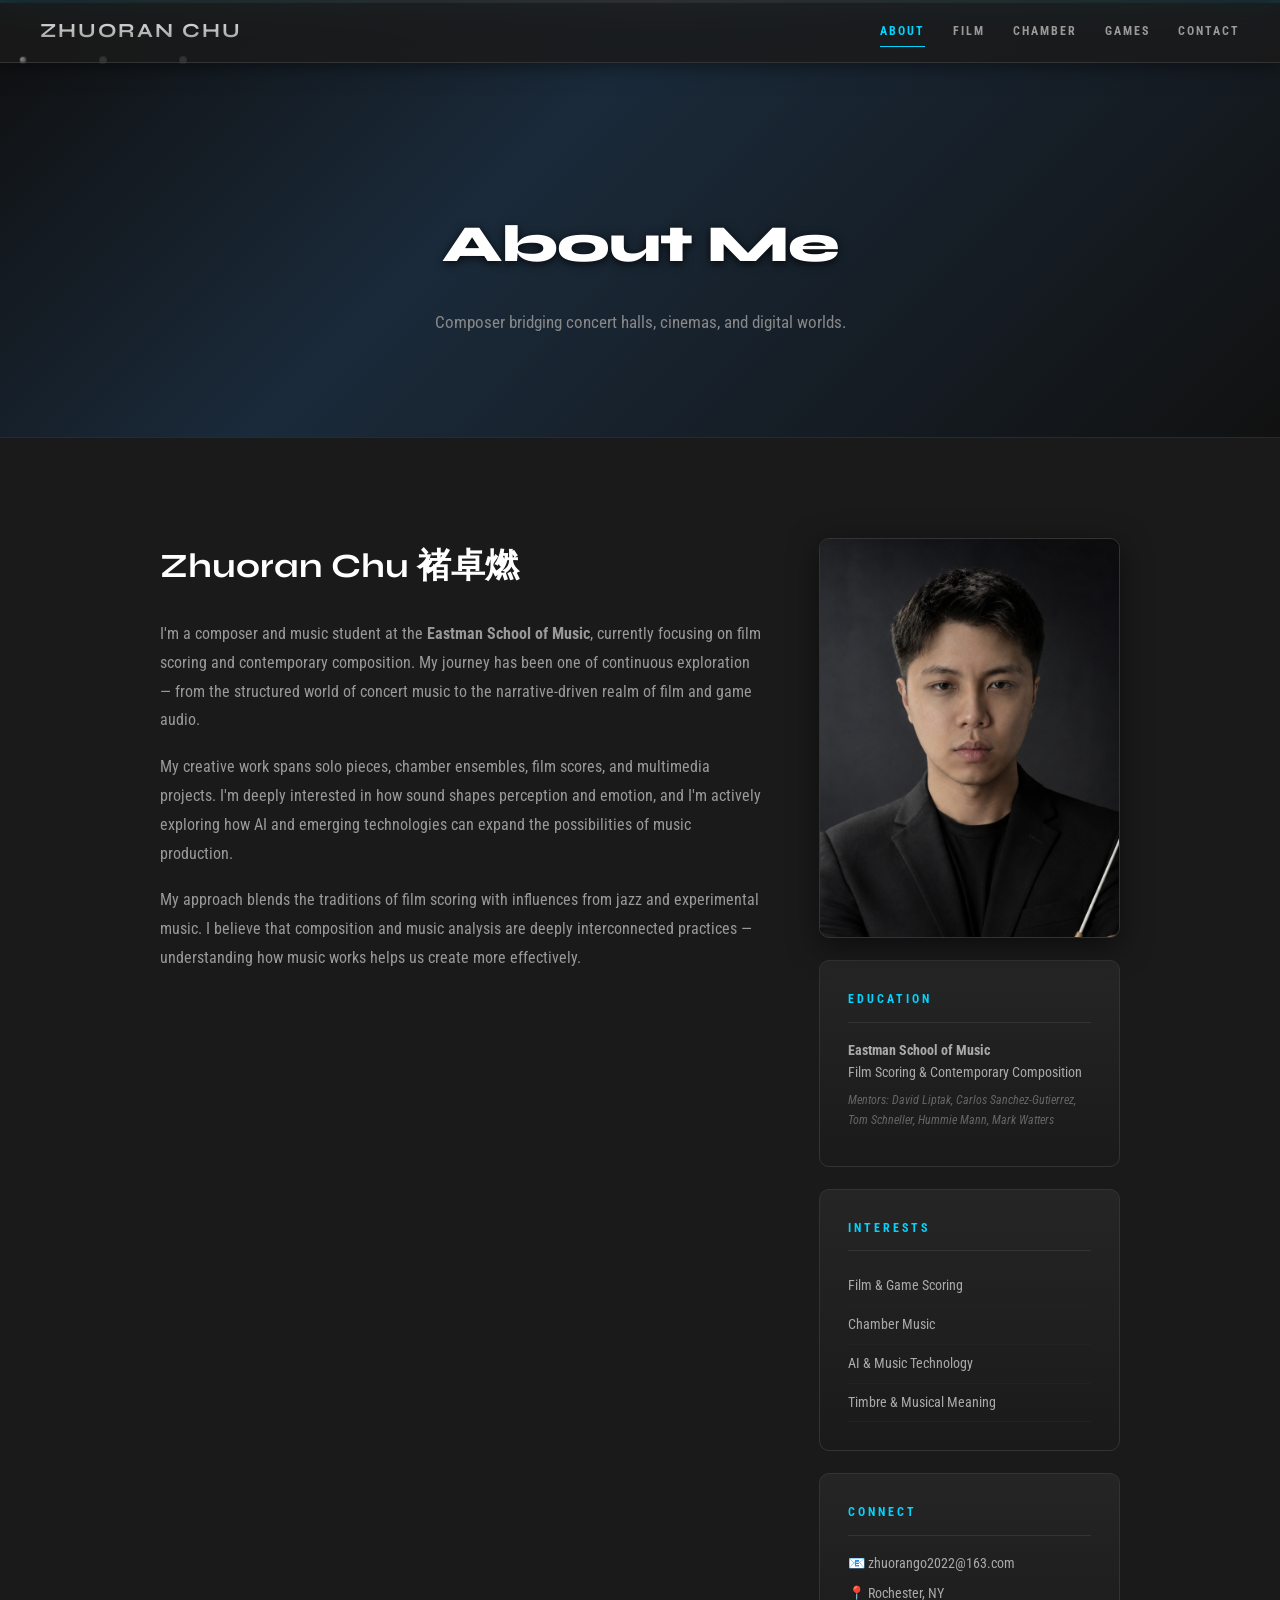
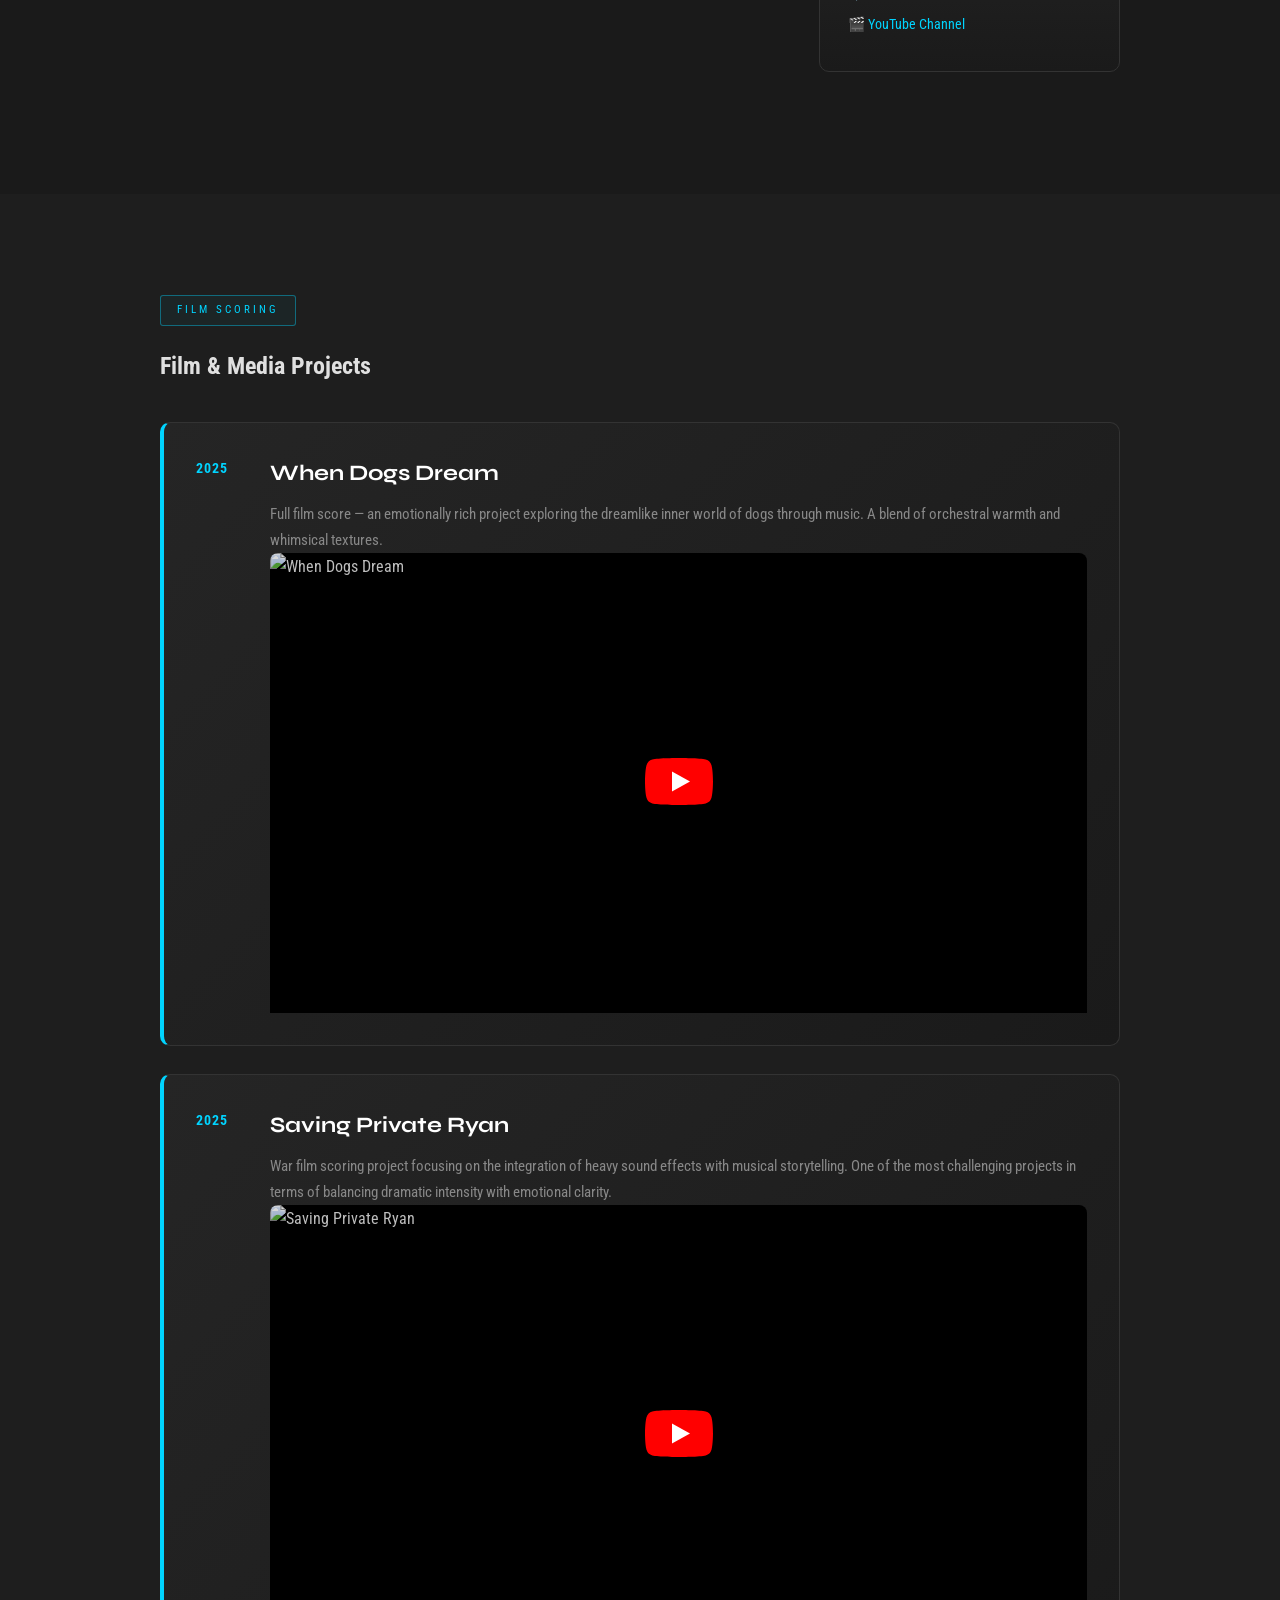
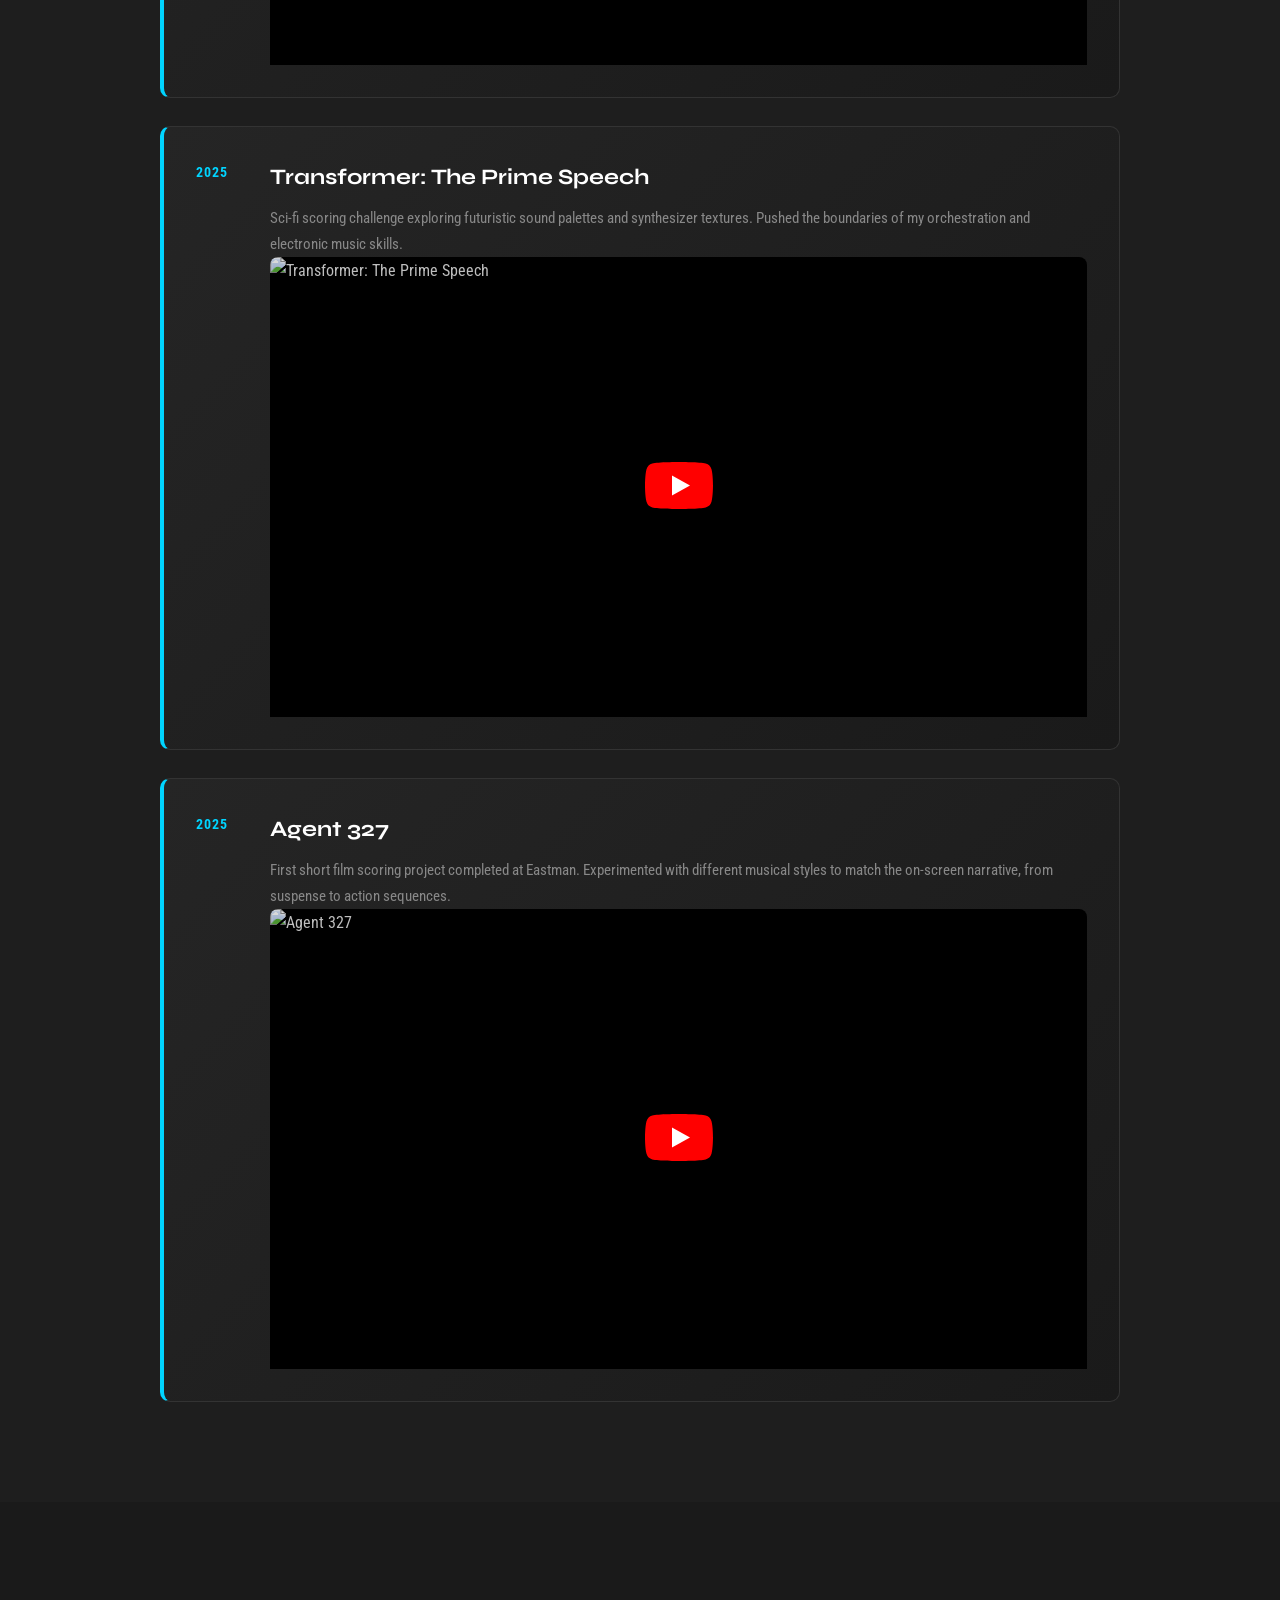
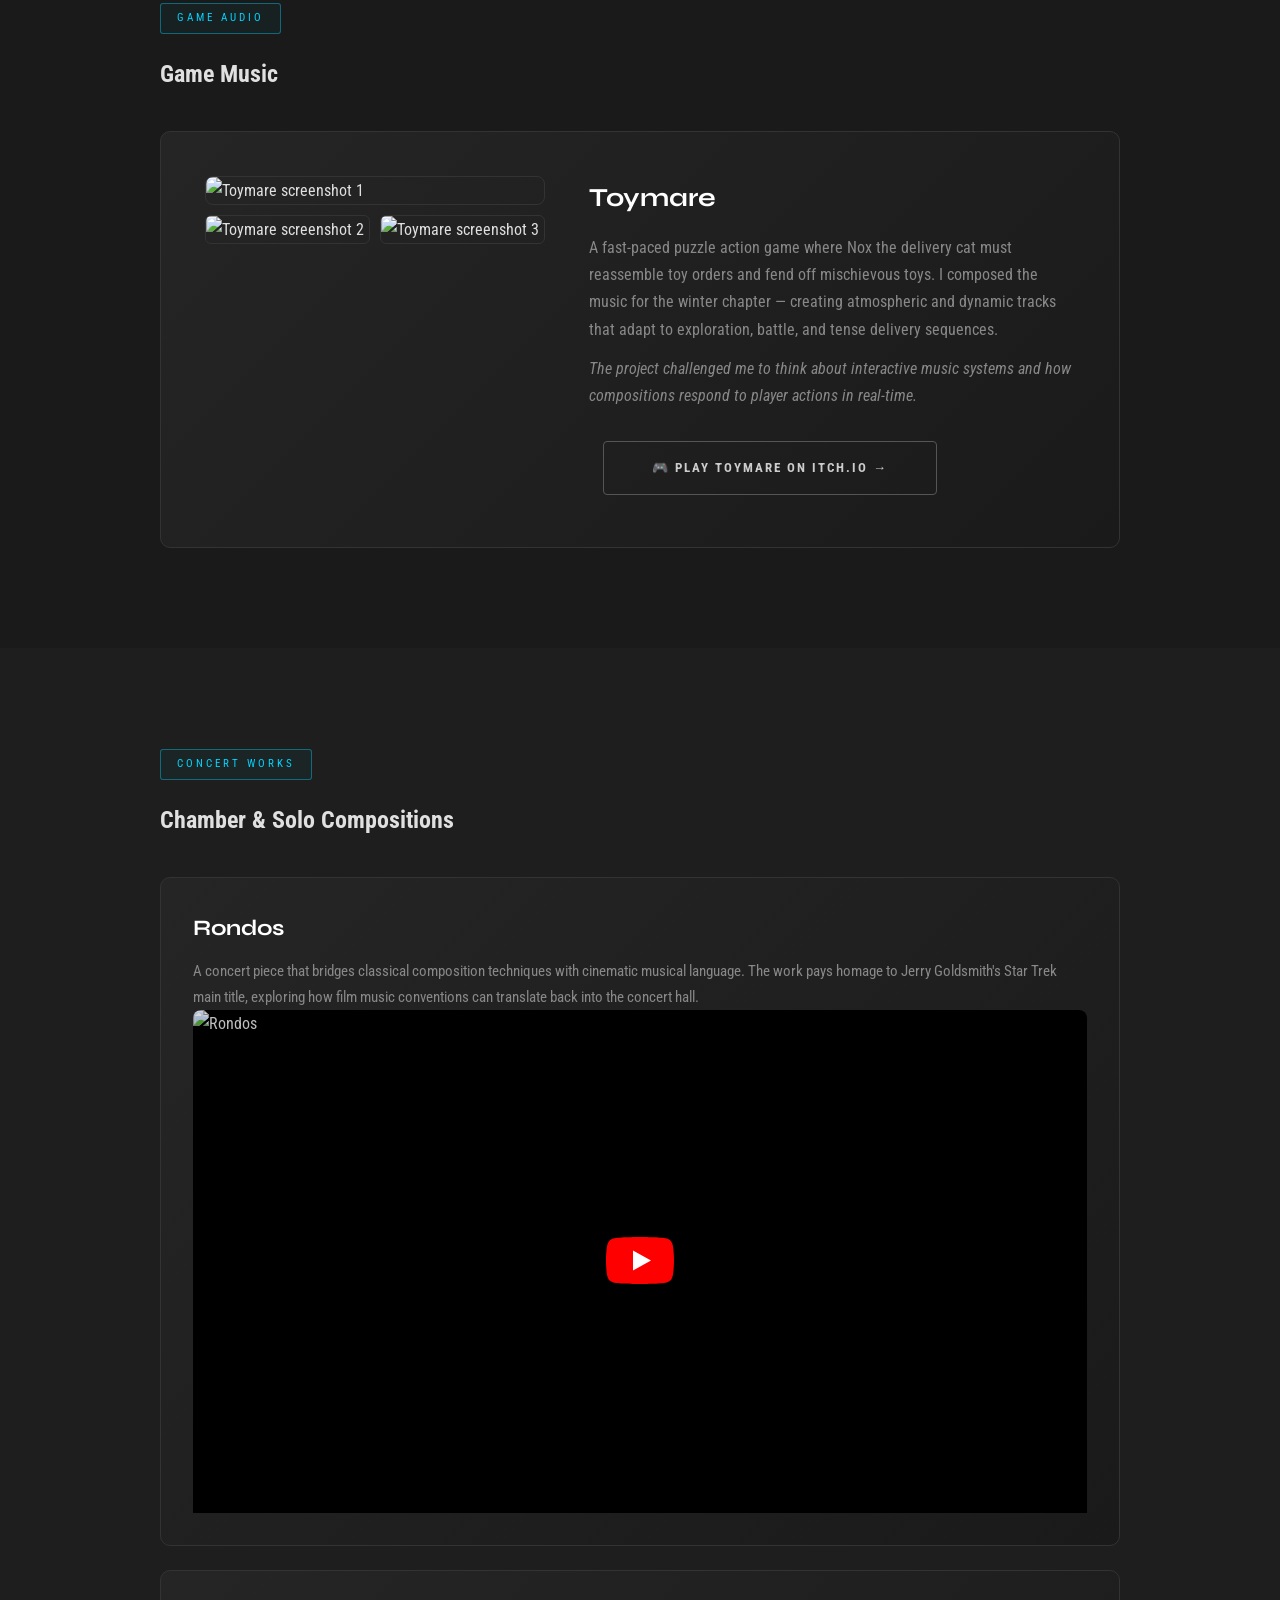
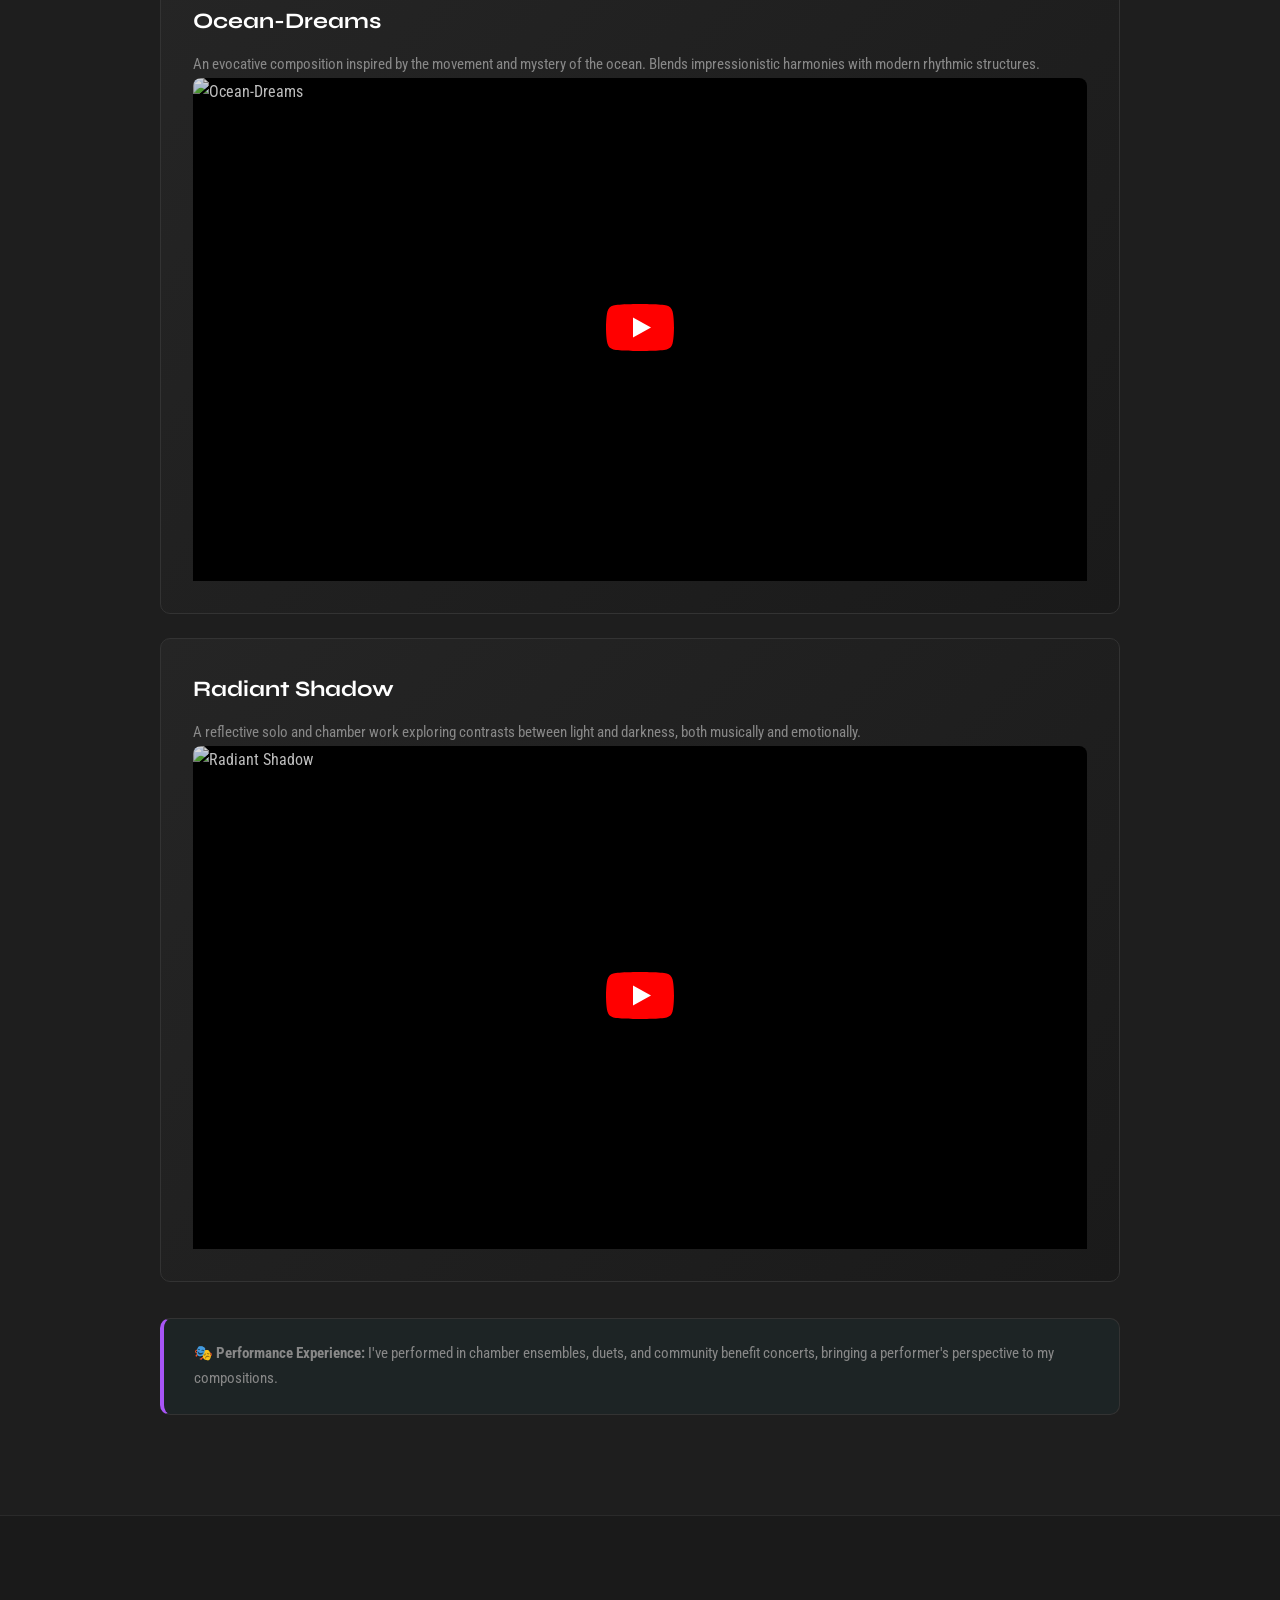
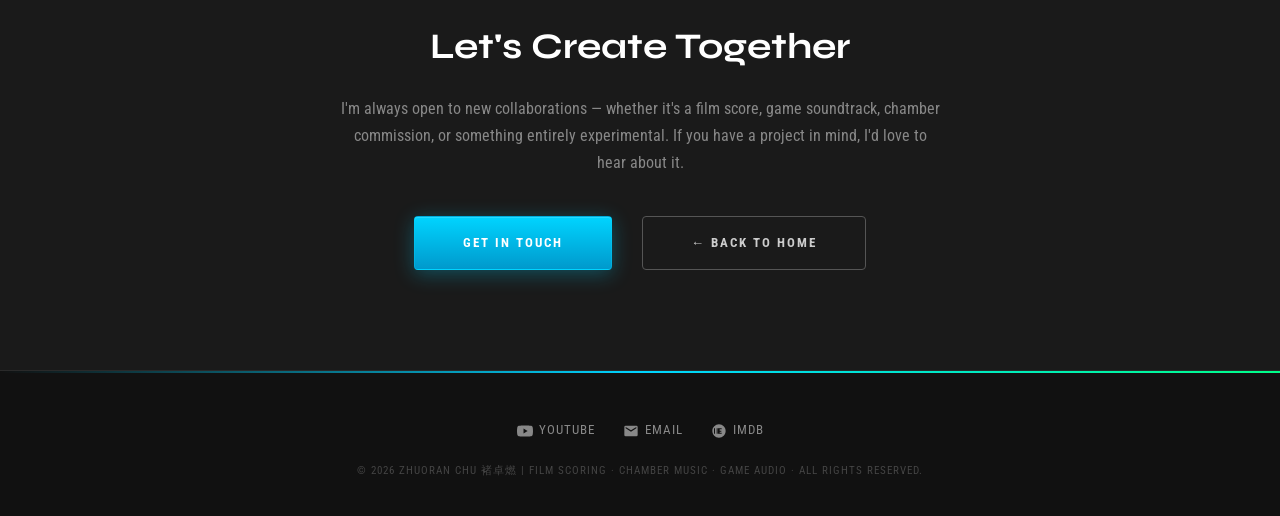
==== bio.html @ 54ad7dfc "Add files via upload" ====
<!DOCTYPE html>
<html lang="en">
<head>
  <meta charset="UTF-8" />
  <meta name="viewport" content="width=device-width, initial-scale=1.0" />
  <title>About | Zhuoran Chu 褚卓燃 — Composer & Film Scorer</title>
  <link rel="stylesheet" href="styles.css" />
  <link href="https://fonts.googleapis.com/css2?family=Syne:wght@400;700;800&family=Roboto+Condensed:wght@400;700&display=swap" rel="stylesheet" />
</head>
<body>

  <!-- 导航栏 -->
  <nav class="navbar" role="navigation" aria-label="Main navigation">
    <a href="index.html" class="logo">Zhuoran Chu</a>
    <div class="nav-links">
      <a href="bio.html" class="active">About</a>
      <a href="index.html#film">Film</a>
      <a href="index.html#chamber">Chamber</a>
      <a href="index.html#games">Games</a>
      <a href="index.html#connect">Contact</a>
    </div>
  </nav>

  <!-- 头部横幅 -->
  <header class="bio-hero">
    <div class="bio-hero-content">
      <h1>About Me</h1>
      <p class="bio-tagline">Composer bridging concert halls, cinemas, and digital worlds.</p>
    </div>
  </header>

  <main class="bio-page">

    <!-- 个人简介 -->
    <section class="bio-section">
      <div class="container">
        <div class="bio-grid">
          <div class="bio-main">
            <h2>Zhuoran Chu 褚卓燃</h2>
            <p>I'm a composer and music student at the <strong>Eastman School of Music</strong>, currently focusing on film scoring and contemporary composition. My journey has been one of continuous exploration — from the structured world of concert music to the narrative-driven realm of film and game audio.</p>
            <p>My creative work spans solo pieces, chamber ensembles, film scores, and multimedia projects. I'm deeply interested in how sound shapes perception and emotion, and I'm actively exploring how AI and emerging technologies can expand the possibilities of music production.</p>
            <p>My approach blends the traditions of film scoring with influences from jazz and experimental music. I believe that composition and music analysis are deeply interconnected practices — understanding how music works helps us create more effectively.</p>
          </div>
          <div class="bio-sidebar">
            <img src="photo.png" alt="Zhuoran Chu 褚卓燃" class="bio-sidebar-photo" width="400" height="400" />
            <div class="info-card">
              <h4>Education</h4>
              <p><strong>Eastman School of Music</strong><br>Film Scoring & Contemporary Composition</p>
              <p class="mentors">Mentors: David Liptak, Carlos Sanchez-Gutierrez, Tom Schneller, Hummie Mann, Mark Watters</p>
            </div>
            <div class="info-card">
              <h4>Interests</h4>
              <ul>
                <li>Film & Game Scoring</li>
                <li>Chamber Music</li>
                <li>AI & Music Technology</li>
                <li>Timbre & Musical Meaning</li>
              </ul>
            </div>
            <div class="info-card">
              <h4>Connect</h4>
              <p>📧 zhuorango2022@163.com</p>
              <p>📍 Rochester, NY</p>
              <p><a href="https://www.youtube.com/@Zhuoran-gy2zw" target="_blank" rel="noopener">🎬 YouTube Channel</a></p>
            </div>
          </div>
        </div>
      </div>
    </section>

    <!-- 电影项目 -->
    <section id="film-projects" class="bio-section projects-detail">
      <div class="container">
        <span class="section-label">Film Scoring</span>
        <h2>Film & Media Projects</h2>

        <div class="timeline">

          <div class="timeline-item timeline-item--video">
            <div class="timeline-year">2025</div>
            <div class="timeline-content">
              <h3>When Dogs Dream</h3>
              <p>Full film score — an emotionally rich project exploring the dreamlike inner world of dogs through music. A blend of orchestral warmth and whimsical textures.</p>
              <div class="yt-thumb-wrap yt-thumb-card" data-videoid="fO8x7KxZpE4">
                <img src="https://i.ytimg.com/vi/fO8x7KxZpE4/hqdefault.jpg" alt="When Dogs Dream" class="yt-thumb-img"/>
                <button class="yt-play-btn" aria-label="Play video">
                  <svg viewBox="0 0 68 48" width="68" height="48"><path d="M66.5 7.7A8.5 8.5 0 0 0 60.7 2C55.4.5 34 .5 34 .5S12.6.5 7.3 2A8.5 8.5 0 0 0 1.5 7.7C0 13 0 24 0 24s0 11 1.5 16.3A8.5 8.5 0 0 0 7.3 46C12.6 47.5 34 47.5 34 47.5s21.4 0 26.7-1.5a8.5 8.5 0 0 0 5.8-5.7C68 35 68 24 68 24s0-11-1.5-16.3z" fill="#ff0000"/><path d="M27 34l18-10-18-10v20z" fill="#fff"/></svg>
                </button>
              </div>
            </div>
          </div>

          <div class="timeline-item timeline-item--video">
            <div class="timeline-year">2025</div>
            <div class="timeline-content">
              <h3>Saving Private Ryan</h3>
              <p>War film scoring project focusing on the integration of heavy sound effects with musical storytelling. One of the most challenging projects in terms of balancing dramatic intensity with emotional clarity.</p>
              <div class="yt-thumb-wrap yt-thumb-card" data-videoid="OGYuq34Ne7I">
                <img src="https://i.ytimg.com/vi/OGYuq34Ne7I/hqdefault.jpg" alt="Saving Private Ryan" class="yt-thumb-img"/>
                <button class="yt-play-btn" aria-label="Play video">
                  <svg viewBox="0 0 68 48" width="68" height="48"><path d="M66.5 7.7A8.5 8.5 0 0 0 60.7 2C55.4.5 34 .5 34 .5S12.6.5 7.3 2A8.5 8.5 0 0 0 1.5 7.7C0 13 0 24 0 24s0 11 1.5 16.3A8.5 8.5 0 0 0 7.3 46C12.6 47.5 34 47.5 34 47.5s21.4 0 26.7-1.5a8.5 8.5 0 0 0 5.8-5.7C68 35 68 24 68 24s0-11-1.5-16.3z" fill="#ff0000"/><path d="M27 34l18-10-18-10v20z" fill="#fff"/></svg>
                </button>
              </div>
            </div>
          </div>

          <div class="timeline-item timeline-item--video">
            <div class="timeline-year">2025</div>
            <div class="timeline-content">
              <h3>Transformer: The Prime Speech</h3>
              <p>Sci-fi scoring challenge exploring futuristic sound palettes and synthesizer textures. Pushed the boundaries of my orchestration and electronic music skills.</p>
              <div class="yt-thumb-wrap yt-thumb-card" data-videoid="bhCreVWTono">
                <img src="https://i.ytimg.com/vi/bhCreVWTono/hqdefault.jpg" alt="Transformer: The Prime Speech" class="yt-thumb-img"/>
                <button class="yt-play-btn" aria-label="Play video">
                  <svg viewBox="0 0 68 48" width="68" height="48"><path d="M66.5 7.7A8.5 8.5 0 0 0 60.7 2C55.4.5 34 .5 34 .5S12.6.5 7.3 2A8.5 8.5 0 0 0 1.5 7.7C0 13 0 24 0 24s0 11 1.5 16.3A8.5 8.5 0 0 0 7.3 46C12.6 47.5 34 47.5 34 47.5s21.4 0 26.7-1.5a8.5 8.5 0 0 0 5.8-5.7C68 35 68 24 68 24s0-11-1.5-16.3z" fill="#ff0000"/><path d="M27 34l18-10-18-10v20z" fill="#fff"/></svg>
                </button>
              </div>
            </div>
          </div>

          <div class="timeline-item timeline-item--video">
            <div class="timeline-year">2025</div>
            <div class="timeline-content">
              <h3>Agent 327</h3>
              <p>First short film scoring project completed at Eastman. Experimented with different musical styles to match the on-screen narrative, from suspense to action sequences.</p>
              <div class="yt-thumb-wrap yt-thumb-card" data-videoid="KOxxxVtaDjA">
                <img src="https://i.ytimg.com/vi/KOxxxVtaDjA/hqdefault.jpg" alt="Agent 327" class="yt-thumb-img"/>
                <button class="yt-play-btn" aria-label="Play video">
                  <svg viewBox="0 0 68 48" width="68" height="48"><path d="M66.5 7.7A8.5 8.5 0 0 0 60.7 2C55.4.5 34 .5 34 .5S12.6.5 7.3 2A8.5 8.5 0 0 0 1.5 7.7C0 13 0 24 0 24s0 11 1.5 16.3A8.5 8.5 0 0 0 7.3 46C12.6 47.5 34 47.5 34 47.5s21.4 0 26.7-1.5a8.5 8.5 0 0 0 5.8-5.7C68 35 68 24 68 24s0-11-1.5-16.3z" fill="#ff0000"/><path d="M27 34l18-10-18-10v20z" fill="#fff"/></svg>
                </button>
              </div>
            </div>
          </div>

        </div>
      </div>
    </section>

    <!-- 游戏项目 -->
    <section id="game-projects" class="bio-section">
      <div class="container">
        <span class="section-label">Game Audio</span>
        <h2>Game Music</h2>

        <div class="project-highlight game-highlight">
          <div class="game-screenshots">
            <img
              src="https://img.itch.zone/aW1hZ2UvMzc2MTgwNy8yMjM5NDA1Ni5qcGc=/original/Q2P4tB.jpg"
              alt="Toymare screenshot 1"
              class="game-shot game-shot--main"
            />
            <div class="game-shot-row">
              <img
                src="https://img.itch.zone/aW1hZ2UvMzc2MTgwNy8yMjM5NDA1Ny5qcGc=/original/0R8Dik.jpg"
                alt="Toymare screenshot 2"
                class="game-shot"
              />
              <img
                src="https://img.itch.zone/aW1hZ2UvMzc2MTgwNy8yMjM5NDA1OC5qcGc=/original/zyMuTK.jpg"
                alt="Toymare screenshot 3"
                class="game-shot"
              />
            </div>
          </div>
          <div class="project-info">
            <h3>Toymare</h3>
            <p>A fast-paced puzzle action game where Nox the delivery cat must reassemble toy orders and fend off mischievous toys. I composed the music for the winter chapter — creating atmospheric and dynamic tracks that adapt to exploration, battle, and tense delivery sequences.</p>
            <p class="project-note">The project challenged me to think about interactive music systems and how compositions respond to player actions in real-time.</p>
            <a
              href="https://muyansang.itch.io/toymare"
              target="_blank"
              rel="noopener"
              class="button button-outline"
              style="margin-top: 20px; display: inline-block;"
            >🎮 Play Toymare on itch.io →</a>
          </div>
        </div>
      </div>
    </section>

    <!-- 音乐会作品 -->
    <section id="concert-works" class="bio-section projects-detail">
      <div class="container">
        <span class="section-label">Concert Works</span>
        <h2>Chamber & Solo Compositions</h2>

        <div class="works-list">

          <div class="work-item">
            <h3>Rondos</h3>
            <p>A concert piece that bridges classical composition techniques with cinematic musical language. The work pays homage to Jerry Goldsmith's Star Trek main title, exploring how film music conventions can translate back into the concert hall.</p>
            <div class="yt-thumb-wrap yt-thumb-card" data-videoid="A7LV_bj86MI">
              <img src="https://i.ytimg.com/vi/A7LV_bj86MI/hqdefault.jpg" alt="Rondos" class="yt-thumb-img"/>
              <button class="yt-play-btn" aria-label="Play video">
                <svg viewBox="0 0 68 48" width="68" height="48"><path d="M66.5 7.7A8.5 8.5 0 0 0 60.7 2C55.4.5 34 .5 34 .5S12.6.5 7.3 2A8.5 8.5 0 0 0 1.5 7.7C0 13 0 24 0 24s0 11 1.5 16.3A8.5 8.5 0 0 0 7.3 46C12.6 47.5 34 47.5 34 47.5s21.4 0 26.7-1.5a8.5 8.5 0 0 0 5.8-5.7C68 35 68 24 68 24s0-11-1.5-16.3z" fill="#ff0000"/><path d="M27 34l18-10-18-10v20z" fill="#fff"/></svg>
              </button>
            </div>
          </div>

          <div class="work-item">
            <h3>Ocean-Dreams</h3>
            <p>An evocative composition inspired by the movement and mystery of the ocean. Blends impressionistic harmonies with modern rhythmic structures.</p>
            <div class="yt-thumb-wrap yt-thumb-card" data-videoid="CgQrz4dc5OQ">
              <img src="https://i.ytimg.com/vi/CgQrz4dc5OQ/hqdefault.jpg" alt="Ocean-Dreams" class="yt-thumb-img"/>
              <button class="yt-play-btn" aria-label="Play video">
                <svg viewBox="0 0 68 48" width="68" height="48"><path d="M66.5 7.7A8.5 8.5 0 0 0 60.7 2C55.4.5 34 .5 34 .5S12.6.5 7.3 2A8.5 8.5 0 0 0 1.5 7.7C0 13 0 24 0 24s0 11 1.5 16.3A8.5 8.5 0 0 0 7.3 46C12.6 47.5 34 47.5 34 47.5s21.4 0 26.7-1.5a8.5 8.5 0 0 0 5.8-5.7C68 35 68 24 68 24s0-11-1.5-16.3z" fill="#ff0000"/><path d="M27 34l18-10-18-10v20z" fill="#fff"/></svg>
              </button>
            </div>
          </div>

          <div class="work-item">
            <h3>Radiant Shadow</h3>
            <p>A reflective solo and chamber work exploring contrasts between light and darkness, both musically and emotionally.</p>
            <div class="yt-thumb-wrap yt-thumb-card" data-videoid="xWIwNVLFmXo">
              <img src="https://i.ytimg.com/vi/xWIwNVLFmXo/hqdefault.jpg" alt="Radiant Shadow" class="yt-thumb-img"/>
              <button class="yt-play-btn" aria-label="Play video">
                <svg viewBox="0 0 68 48" width="68" height="48"><path d="M66.5 7.7A8.5 8.5 0 0 0 60.7 2C55.4.5 34 .5 34 .5S12.6.5 7.3 2A8.5 8.5 0 0 0 1.5 7.7C0 13 0 24 0 24s0 11 1.5 16.3A8.5 8.5 0 0 0 7.3 46C12.6 47.5 34 47.5 34 47.5s21.4 0 26.7-1.5a8.5 8.5 0 0 0 5.8-5.7C68 35 68 24 68 24s0-11-1.5-16.3z" fill="#ff0000"/><path d="M27 34l18-10-18-10v20z" fill="#fff"/></svg>
              </button>
            </div>
          </div>

        </div>

        <div class="performance-note">
          <p>🎭 <strong>Performance Experience:</strong> I've performed in chamber ensembles, duets, and community benefit concerts, bringing a performer's perspective to my compositions.</p>
        </div>
      </div>
    </section>

    <!-- 合作邀请 -->
    <section class="bio-section cta">
      <div class="container">
        <h2>Let's Create Together</h2>
        <p>I'm always open to new collaborations — whether it's a film score, game soundtrack, chamber commission, or something entirely experimental. If you have a project in mind, I'd love to hear about it.</p>
        <div class="contact-buttons">
          <a class="button" href="mailto:zhuorango2022@163.com">Get In Touch</a>
          <a class="button button-outline" href="index.html">← Back to Home</a>
        </div>
      </div>
    </section>

  </main>

  <!-- Footer -->
  <footer>
    <div class="footer-links">
      <a href="https://www.youtube.com/@Zhuoran-gy2zw" target="_blank" rel="noopener" aria-label="YouTube">
        <svg viewBox="0 0 24 24" aria-hidden="true"><path d="M23.5 6.2a3 3 0 0 0-2.1-2.1C19.5 3.6 12 3.6 12 3.6s-7.5 0-9.4.5A3 3 0 0 0 .5 6.2 31.4 31.4 0 0 0 0 12a31.4 31.4 0 0 0 .5 5.8 3 3 0 0 0 2.1 2.1c1.9.5 9.4.5 9.4.5s7.5 0 9.4-.5a3 3 0 0 0 2.1-2.1c.5-1.9.5-5.8.5-5.8s0-3.9-.5-5.8zM9.8 15.8V8.2L15.9 12l-6.1 3.8z"/></svg>
        YouTube
      </a>
      <a href="mailto:zhuorango2022@163.com" aria-label="Email">
        <svg viewBox="0 0 24 24" aria-hidden="true"><path d="M20 4H4a2 2 0 0 0-2 2v12a2 2 0 0 0 2 2h16a2 2 0 0 0 2-2V6a2 2 0 0 0-2-2zm0 4l-8 5-8-5V6l8 5 8-5v2z"/></svg>
        Email
      </a>
      <a href="https://www.imdb.com/" target="_blank" rel="noopener" aria-label="IMDB">
        <svg viewBox="0 0 24 24" aria-hidden="true"><path d="M12 2C6.5 2 2 6.5 2 12s4.5 10 10 10 10-4.5 10-10S17.5 2 12 2zm-1.5 14h-2v-4.5H6V16H4.5V8H6v3.5h2.5V8H10v8zm4.5 0h-4.5V8H16v1.5h-3v2h2.5v1.5H13V14.5h3V16z"/></svg>
        IMDB
      </a>
    </div>
    <p class="footer-copy">© 2026 Zhuoran Chu 褚卓燃 | Film Scoring · Chamber Music · Game Audio · All Rights Reserved.</p>
  </footer>

  <!-- 视频弹窗 -->
  <div id="yt-modal" class="yt-modal" role="dialog" aria-modal="true" aria-label="Video player">
    <div class="yt-modal-backdrop"></div>
    <div class="yt-modal-box">
      <button class="yt-modal-close" aria-label="Close video">&times;</button>
      <div class="yt-modal-embed">
        <iframe id="yt-modal-iframe" src="" frameborder="0"
          allow="accelerometer; autoplay; clipboard-write; encrypted-media; gyroscope; picture-in-picture"
          allowfullscreen></iframe>
      </div>
    </div>
  </div>

  <script>
    // ===== YouTube 缩略图弹窗播放 =====
    var ytModal  = document.getElementById('yt-modal');
    var ytIframe = document.getElementById('yt-modal-iframe');

    document.querySelectorAll('.yt-thumb-card').forEach(function(card) {
      card.querySelector('.yt-play-btn').addEventListener('click', function() {
        var vid = card.getAttribute('data-videoid');
        ytIframe.src = 'https://www.youtube.com/embed/' + vid + '?autoplay=1&rel=0';
        ytModal.classList.add('open');
        document.body.style.overflow = 'hidden';
      });
    });

    function closeYtModal() {
      ytModal.classList.remove('open');
      ytIframe.src = '';
      document.body.style.overflow = '';
    }

    document.querySelector('.yt-modal-close').addEventListener('click', closeYtModal);
    document.querySelector('.yt-modal-backdrop').addEventListener('click', closeYtModal);
    document.addEventListener('keydown', function(e) {
      if (e.key === 'Escape') closeYtModal();
    });
  </script>

</body>
</html>
---- styles.css ----
/* ===== 工业机械风 · 全面升级版 ===== */

@import url('https://fonts.googleapis.com/css2?family=Syne:wght@400;700;800&family=Roboto+Condensed:wght@400;700&display=swap');

/* ===== 全局设置 ===== */
* {
  margin: 0;
  padding: 0;
  box-sizing: border-box;
}

html {
  scroll-behavior: smooth;
}

body {
  font-family: 'Roboto Condensed', 'Helvetica Neue', Arial, sans-serif;
  color: #e0e0e0;
  line-height: 1.7;
  background: #1a1a1a;
  background-image:
    repeating-linear-gradient(0deg, transparent, transparent 40px, rgba(255,255,255,0.018) 40px, rgba(255,255,255,0.018) 41px),
    repeating-linear-gradient(90deg, transparent, transparent 40px, rgba(255,255,255,0.018) 40px, rgba(255,255,255,0.018) 41px);
}

/* 无障碍：减少动画 */
@media (prefers-reduced-motion: reduce) {
  *,
  *::before,
  *::after {
    animation-duration: 0.01ms !important;
    animation-iteration-count: 1 !important;
    transition-duration: 0.01ms !important;
  }
  
  html {
    scroll-behavior: auto;
  }
}

/* ===== 焦点样式（无障碍） ===== */
:focus-visible {
  outline: 2px solid #00d4ff;
  outline-offset: 3px;
  border-radius: 2px;
}

/* ===== 导航栏（Sticky + 毛玻璃） ===== */
.navbar {
  display: flex;
  justify-content: space-between;
  align-items: center;
  padding: 14px 40px;
  background: rgba(26, 26, 26, 0.85);
  backdrop-filter: blur(12px);
  -webkit-backdrop-filter: blur(12px);
  position: fixed;
  top: 0; left: 0; right: 0;
  z-index: 1000;
  border-bottom: 1px solid #333;
  box-shadow: 0 2px 20px rgba(0,0,0,0.5);
  transition: background 0.3s;
}

.navbar.scrolled {
  background: rgba(20, 20, 20, 0.95);
}

/* 金属铆钉装饰 */
.navbar::before {
  content: '';
  position: absolute;
  bottom: -1px;
  left: 20px;
  width: 6px; height: 6px;
  border-radius: 50%;
  background: radial-gradient(circle at 30% 30%, #888, #333);
  box-shadow:
    0 0 0 1px rgba(255,255,255,0.08),
    80px 0 0 0 #333,
    80px 0 0 1px rgba(255,255,255,0.08),
    160px 0 0 0 #333,
    160px 0 0 1px rgba(255,255,255,0.08);
}

.logo {
  font-family: 'Syne', 'Roboto Condensed', Arial, sans-serif;
  font-size: 20px;
  font-weight: 700;
  color: transparent;
  background: linear-gradient(180deg, #f0f0f0, #888);
  -webkit-background-clip: text;
  -webkit-text-fill-color: transparent;
  text-decoration: none;
  letter-spacing: 2px;
  text-transform: uppercase;
  position: relative;
}

.logo::after {
  content: '';
  position: absolute;
  bottom: -3px; left: 0; right: 0;
  height: 2px;
  background: linear-gradient(90deg, transparent, #00d4ff, transparent);
  opacity: 0;
  transition: opacity 0.3s;
}

.logo:hover::after {
  opacity: 1;
}

.nav-links {
  display: flex;
  gap: 28px;
  align-items: center;
}

.nav-links a {
  color: #999;
  text-decoration: none;
  font-size: 12px;
  font-weight: 700;
  letter-spacing: 2px;
  text-transform: uppercase;
  transition: color 0.25s;
  position: relative;
  padding: 4px 0;
}

.nav-links a:hover,
.nav-links a.active {
  color: #00d4ff;
}

.nav-links a::after {
  content: '';
  position: absolute;
  bottom: -2px; left: 0;
  width: 0; height: 1px;
  background: #00d4ff;
  transition: width 0.3s ease;
}

.nav-links a:hover::after,
.nav-links a.active::after {
  width: 100%;
}

/* ===== 汉堡菜单按钮 ===== */
.hamburger {
  display: none;
  flex-direction: column;
  gap: 5px;
  background: none;
  border: none;
  cursor: pointer;
  padding: 8px;
  z-index: 1001;
}

.hamburger span {
  display: block;
  width: 24px;
  height: 2px;
  background: #ccc;
  border-radius: 2px;
  transition: transform 0.3s ease, opacity 0.3s ease;
}

.hamburger.active span:nth-child(1) {
  transform: translateY(7px) rotate(45deg);
}

.hamburger.active span:nth-child(2) {
  opacity: 0;
}

.hamburger.active span:nth-child(3) {
  transform: translateY(-7px) rotate(-45deg);
}

/* ===== 回到顶部按钮 ===== */
.back-to-top {
  position: fixed;
  bottom: 32px;
  right: 32px;
  width: 44px;
  height: 44px;
  border-radius: 50%;
  background: rgba(0, 212, 255, 0.9);
  color: #fff;
  border: none;
  cursor: pointer;
  display: flex;
  align-items: center;
  justify-content: center;
  opacity: 0;
  visibility: hidden;
  transform: translateY(16px);
  transition: opacity 0.3s ease, transform 0.3s ease, visibility 0.3s;
  z-index: 999;
  box-shadow: 0 4px 16px rgba(0, 212, 255, 0.3);
}

.back-to-top.visible {
  opacity: 1;
  visibility: visible;
  transform: translateY(0);
}

.back-to-top:hover {
  background: #00d4ff;
  box-shadow: 0 6px 24px rgba(0, 212, 255, 0.45);
  transform: translateY(-2px);
}
/* ===== 通用区块 ===== */

/* ===== HERO 区域 ===== */
.hero {
  background: linear-gradient(135deg, #0f0f0f, #1a2a3a 40%, #111 100%);
  color: #fff;
  padding: 200px 20px 120px;
  text-align: center;
  position: relative;
  overflow: hidden;
  border-bottom: 1px solid #2a2a2a;
}

/* 顶部金属光带 */
.hero::before {
  content: '';
  position: absolute;
  top: 0; left: 0; right: 0;
  height: 3px;
  background: linear-gradient(90deg, #00d4ff, #fff, #00d4ff);
  box-shadow: 0 0 20px rgba(0,212,255,0.5);
}

/* 齿轮装饰背景 */
.hero::after {
  content: '';
  position: absolute;
  right: -80px;
  top: 50%;
  width: 400px; height: 400px;
  border: 2px solid rgba(255,255,255,0.03);
  border-radius: 50%;
  transform: translateY(-50%);
  pointer-events: none;
  box-shadow:
    0 0 0 60px rgba(255,255,255,0.01),
    0 0 0 120px rgba(255,255,255,0.005);
  animation: spin 60s linear infinite;
  will-change: transform;
}

/* ===== Hero 音频波形背景 ===== */
.hero-waveform {
  position: absolute;
  bottom: 0;
  left: 0;
  right: 0;
  height: 200px;
  display: flex;
  align-items: flex-end;
  justify-content: center;
  gap: 3px;
  padding: 0 10vw;
  z-index: 0;
  pointer-events: none;
  opacity: 0.35;
}

.hero-waveform .bar {
  flex: 1;
  max-width: 6px;
  min-height: 4px;
  border-radius: 2px 2px 0 0;
  background: linear-gradient(0deg, #00d4ff, rgba(0,212,255,0.15));
  animation: waveform-bar 1.8s ease-in-out infinite alternate;
  will-change: height;
}

/* 每根条形图不同高度和速度 */
.hero-waveform .bar:nth-child(odd)  { animation-duration: 1.3s; }
.hero-waveform .bar:nth-child(3n)  { animation-duration: 2.1s; }
.hero-waveform .bar:nth-child(5n)  { animation-duration: 1.7s; }
.hero-waveform .bar:nth-child(7n)  { animation-duration: 2.4s; }
.hero-waveform .bar:nth-child(11n) { animation-duration: 1.1s; }

@keyframes waveform-bar {
  0%   { height: 8px;  opacity: 0.3; }
  25%  { height: 45px; opacity: 0.7; }
  50%  { height: 20px; opacity: 0.5; }
  75%  { height: 60px; opacity: 0.9; }
  100% { height: 12px; opacity: 0.4; }
}

@keyframes spin {
  from { transform: translateY(-50%) rotate(0deg); }
  to   { transform: translateY(-50%) rotate(360deg); }
}

/* ===== 全屏粒子画布 ===== */
#hero-particles {
  position: fixed;
  top: 0; left: 0;
  width: 100vw; height: 100vh;
  z-index: 9999;
  pointer-events: none;
}

.hero-content {
  max-width: 740px;
  margin: 0 auto;
  position: relative;
  z-index: 1;
}

.eyebrow {
  font-family: 'Roboto Condensed', Arial, sans-serif;
  font-size: 11px;
  letter-spacing: 6px;
  text-transform: uppercase;
  opacity: 0.45;
  margin-bottom: 24px;
  color: #00d4ff;
}

.hero h1 {
  font-family: 'Syne', 'Roboto Condensed', Arial, sans-serif;
  font-size: 64px;
  font-weight: 800;
  line-height: 1.1;
  margin-bottom: 32px;
  letter-spacing: -0.5px;
  color: #fff;
  text-shadow: 0 2px 12px rgba(0,0,0,0.8);
}

.hero-quote {
  font-family: Georgia, 'Times New Roman', serif;
  font-size: 20px;
  font-style: italic;
  color: #fff;
  margin-bottom: 36px;
  padding: 20px 0;
  text-align: center;
  line-height: 1.6;
  text-shadow:
    0 1px 0 #999,
    0 2px 0 #888,
    0 3px 0 #777,
    0 4px 0 #666,
    0 5px 0 #555,
    0 6px 0 #444,
    0 7px 0 #333,
    0 8px 15px rgba(0,0,0,0.6);
}

.hero-quote cite {
  display: block;
  font-size: 13px;
  font-style: normal;
  color: #666;
  margin-top: 8px;
  letter-spacing: 1px;
}

.hero-subtitle {
  font-size: 16px;
  color: #888;
  margin-bottom: 44px;
  font-weight: 400;
  line-height: 1.7;
}

/* 按钮 */
.button {
  display: inline-block;
  background: linear-gradient(180deg, #00d4ff, #0099cc);
  color: #fff;
  padding: 15px 48px;
  border-radius: 4px;
  text-decoration: none;
  font-weight: 700;
  font-size: 13px;
  letter-spacing: 2px;
  text-transform: uppercase;
  transition: transform 0.25s ease, box-shadow 0.25s ease, background 0.25s;
  box-shadow:
    0 4px 20px rgba(0,212,255,0.3),
    inset 0 1px 0 rgba(255,255,255,0.15);
  border: 1px solid rgba(0,212,255,0.3);
  cursor: pointer;
  position: relative;
  overflow: hidden;
}

.button::before {
  content: '';
  position: absolute;
  top: 0; left: -100%;
  width: 100%; height: 100%;
  background: linear-gradient(90deg, transparent, rgba(255,255,255,0.1), transparent);
  transition: left 0.5s;
}

.button:hover::before {
  left: 100%;
}

.button:hover {
  transform: translateY(-3px);
  box-shadow:
    0 8px 35px rgba(0,212,255,0.45),
    inset 0 1px 0 rgba(255,255,255,0.2);
  background: linear-gradient(180deg, #00e5ff, #00aadd);
}

.button-outline {
  background: transparent;
  border: 1px solid #555;
  color: #ccc;
  box-shadow: none;
  margin-left: 14px;
}

.button-outline:hover {
  border-color: #00d4ff;
  color: #00d4ff;
  background: rgba(0,212,255,0.06);
  transform: translateY(-3px);
}

/* ===== 流动边框按钮 ===== */
.button-flow {
  position: relative;
  border: 1px solid #333;
  background: #1a1a1a;
  color: #ccc;
  overflow: hidden;
  z-index: 1;
}

/* 流动白色单线层：用 conic-gradient 模拟一条光点顺时针走 */
.button-flow::before {
  content: '';
  position: absolute;
  z-index: -2;
  left: -50%;
  top: -50%;
  width: 200%;
  height: 200%;
  background: conic-gradient(
    from 0deg,
    transparent 0deg,
    transparent 300deg,
    rgba(255,255,255,0.9) 330deg,
    rgba(255,255,255,1) 345deg,
    rgba(255,255,255,0.9) 360deg
  );
  animation: rotate-border 6s linear infinite;
}

/* 内层遮罩（透出边框细线） */
.button-flow::after {
  content: '';
  position: absolute;
  z-index: -1;
  left: 2px;
  top: 2px;
  width: calc(100% - 4px);
  height: calc(100% - 4px);
  background: #1a1a1a;
  border-radius: 3px;
  transition: background 0.3s ease;
}

.button-flow:hover::after {
  background: rgba(255, 255, 255, 0.05);
}

.button-flow:hover {
  color: #fff;
  box-shadow: 0 0 16px rgba(255, 255, 255, 0.15);
}

@keyframes rotate-border {
  0% {
    transform: rotate(0deg);
  }
  100% {
    transform: rotate(360deg);
  }
}

/* ===== YouTube 流动边框按钮（白+红，与 .button-flow 同模式） ===== */
.button-flow-yt {
  position: relative;
  border: 1px solid #555;
  background: #1a1a1a;
  color: #ccc;
  overflow: hidden;
  z-index: 1;
}

/* 流动渐变边框层 - 白色+红色 */
.button-flow-yt::before {
  content: '';
  position: absolute;
  z-index: -2;
  left: -50%;
  top: -50%;
  width: 200%;
  height: 200%;
  background: conic-gradient(
    from 0deg,
    #fff,
    #ff0000,
    #cc0000,
    #fff,
    #ff6666,
    #fff
  );
  animation: rotate-border 3s linear infinite;
}

/* 内层遮罩（透出边框） */
.button-flow-yt::after {
  content: '';
  position: absolute;
  z-index: -1;
  left: 2px;
  top: 2px;
  width: calc(100% - 4px);
  height: calc(100% - 4px);
  background: #1a1a1a;
  border-radius: 3px;
  transition: background 0.3s ease;
}

.button-flow-yt:hover::after {
  background: rgba(255, 255, 255, 0.15);
}

.button-flow-yt:hover {
  color: #cc0000;
  background: #fff !important;
  box-shadow: 0 8px 25px rgba(255, 0, 0, 0.3) !important;
}

/* ===== 通用区块 ===== */
.section {
  padding: 100px 20px;
  position: relative;
}

.container {
  max-width: 960px;
  margin: 0 auto;
}

/* ===== ABOUT + 照片 ===== */
.intro {
  background: #1e1e1e;
  border-top: 1px solid #2a2a2a;
  border-bottom: 1px solid #2a2a2a;
}

.bio-portal {
  display: flex;
  align-items: center;
  gap: 60px;
}

.bio-text {
  flex: 1;
}

.bio-text h2 {
  font-family: 'Syne', 'Roboto Condensed', Arial, sans-serif;
  font-size: 44px;
  font-weight: 700;
  margin-bottom: 24px;
  color: #fff;
  letter-spacing: -0.5px;
}

.bio-text p {
  font-size: 16px;
  color: #999;
  margin-bottom: 18px;
  line-height: 1.8;
}

/* "Read Full Bio" 箭头滑动效果 */
.portal-link {
  display: inline-flex;
  align-items: center;
  gap: 10px;
  color: #00d4ff;
  text-decoration: none;
  font-weight: 700;
  font-size: 14px;
  letter-spacing: 1px;
  text-transform: uppercase;
  margin-top: 14px;
  transition: gap 0.3s ease, color 0.25s;
  padding: 8px 0;
}

.portal-link:hover {
  gap: 18px;
  color: #00e5ff;
}

.portal-link svg {
  transition: transform 0.3s ease;
  flex-shrink: 0;
}

.portal-link:hover svg {
  transform: translateX(4px);
}

.bio-visual {
  flex-shrink: 0;
  position: relative;
}

/* 照片金属边框 + 阴影 */
.bio-photo {
  width: 200px;
  height: 200px;
  border-radius: 10px;
  object-fit: cover;
  border: 2px solid #444;
  box-shadow:
    0 10px 40px rgba(0,0,0,0.6),
    0 0 0 1px rgba(255,255,255,0.06),
    inset 0 0 30px rgba(0,0,0,0.3);
  transition: transform 0.3s ease, box-shadow 0.3s ease;
  will-change: transform;
}

.bio-photo:hover {
  transform: scale(1.02);
  box-shadow:
    0 14px 50px rgba(0,0,0,0.7),
    0 0 0 1px rgba(0,212,255,0.15),
    inset 0 0 30px rgba(0,0,0,0.3);
}

/* 照片呼吸灯脉动 */
@keyframes breathe-glow {
  0%, 100% {
    border-color: #444;
    box-shadow: 0 10px 40px rgba(0,0,0,0.6), 0 0 0 1px rgba(255,255,255,0.06), inset 0 0 30px rgba(0,0,0,0.3);
  }
  50% {
    border-color: rgba(0,212,255,0.5);
    box-shadow: 0 10px 40px rgba(0,0,0,0.6), 0 0 15px rgba(0,212,255,0.25), 0 0 0 1px rgba(0,212,255,0.2), inset 0 0 30px rgba(0,0,0,0.3);
  }
}

.bio-photo {
  animation: breathe-glow 4s ease-in-out infinite;
}

/* 照片外框金属装饰 */
.bio-visual::before {
  content: '';
  position: absolute;
  top: -10px; left: -10px; right: -10px; bottom: -10px;
  border: 1px solid #555;
  border-radius: 14px;
  background: linear-gradient(135deg, rgba(255,255,255,0.04), transparent);
  pointer-events: none;
}

.bio-visual::after {
  content: '';
  position: absolute;
  top: -2px; left: 20px;
  width: 6px; height: 6px;
  border-radius: 50%;
  background: radial-gradient(circle at 30% 30%, #666, #333);
  box-shadow: 0 0 0 1px rgba(255,255,255,0.08);
  pointer-events: none;
}

/* ===== 精选项目 ===== */
.projects {
  background: #1a1a1a;
  border-top: 1px solid #2a2a2a;
  border-bottom: 1px solid #2a2a2a;
}

.projects h2 {
  font-family: 'Syne', 'Roboto Condensed', Arial, sans-serif;
  font-size: 44px;
  font-weight: 700;
  margin-bottom: 10px;
  color: #fff;
  letter-spacing: -0.5px;
}

/* ===== Film Scoring 卡片（含视频缩略图） ===== */
.project-card-film {
  display: flex;
  flex-direction: column;
  text-decoration: none;
  color: inherit;
}

.project-video-thumb {
  position: relative;
  width: 100%;
  padding-top: 56.25%;
  overflow: hidden;
  border-radius: 8px 8px 0 0;
  background: #000;
  cursor: pointer;
}

.project-thumb-img {
  position: absolute;
  top: 0; left: 0;
  width: 100%; height: 100%;
  object-fit: cover;
  filter: brightness(0.8);
  transition: transform 0.4s ease, filter 0.4s ease;
}

.project-card-film:hover .project-thumb-img {
  transform: scale(1.04);
  filter: brightness(0.65);
}

.yt-play-sm {
  position: absolute;
  top: 50%; left: 50%;
  transform: translate(-50%, -50%);
  background: none;
  border: none;
  cursor: pointer;
  transition: transform 0.2s ease;
  filter: drop-shadow(0 3px 10px rgba(0,0,0,0.6));
}

.project-card-film:hover .yt-play-sm {
  transform: translate(-50%, -50%) scale(1.15);
}

.project-card-body {
  flex: 1;
  padding: 24px 28px 28px;
}

.project-card-body .project-icon {
  font-size: 32px;
  margin-bottom: 16px;
  display: inline-block;
}

.project-card-body h3 {
  font-family: 'Syne', 'Roboto Condensed', Arial, sans-serif;
  font-size: 22px;
  font-weight: 700;
  margin-bottom: 12px;
  color: #fff;
}

.project-card-body p {
  font-size: 13px;
  color: #777;
  margin-bottom: 18px;
  line-height: 1.65;
}

.project-card-body .project-tag {
  display: inline-block;
  font-size: 12px;
  font-weight: 700;
  color: #00d4ff;
  letter-spacing: 1px;
  text-transform: uppercase;
  text-decoration: none;
  transition: letter-spacing 0.3s ease;
}

.project-card-film:hover .project-tag {
  letter-spacing: 2px;
}

/* ===== Scores 谱子列表卡片 ===== */
.scores-card {
  cursor: default;
}

.scores-card:hover {
  transform: translateY(-8px);
  box-shadow: 0 24px 60px rgba(0,0,0,0.55);
  border-color: rgba(0,212,255,0.4);
}

.score-list {
  list-style: none;
  margin-top: 16px;
  display: flex;
  flex-direction: column;
  gap: 10px;
}

.score-item-link {
  display: flex;
  align-items: center;
  gap: 8px;
  font-size: 13px;
  color: #aaa;
  text-decoration: none;
  padding: 8px 12px;
  border-radius: 4px;
  border: 1px solid #2a2a2a;
  background: rgba(255,255,255,0.02);
  transition: color 0.2s, border-color 0.2s, background 0.2s;
}

.score-item-link:hover {
  color: #00d4ff;
  border-color: rgba(0,212,255,0.35);
  background: rgba(0,212,255,0.04);
}

.score-pdf-icon {
  font-size: 14px;
  flex-shrink: 0;
}

/* ===== Scores 谱子展示（旧样式保留兼容） ===== */
.score-tile {
  position: relative;
}

.score-link {
  display: inline-block;
  margin-top: 12px;
  font-size: 12px;
  font-weight: 700;
  color: #00d4ff;
  letter-spacing: 1px;
  text-transform: uppercase;
  text-decoration: none;
  transition: letter-spacing 0.3s ease, color 0.2s;
}

.score-link:hover {
  letter-spacing: 2px;
  color: #00e5ff;
}


.section-desc {
  color: #777;
  font-size: 16px;
  margin-bottom: 56px;
  max-width: 520px;
}

.project-grid {
  display: flex;
  gap: 24px;
}

.project-card {
  flex: 1;
  background: linear-gradient(180deg, #252525, #1a1a1a);
  padding: 36px 28px 32px;
  border-radius: 10px;
  border: 1px solid #333;
  text-decoration: none;
  color: inherit;
  transition: transform 0.3s ease, box-shadow 0.3s ease, border-color 0.3s ease;
  position: relative;
  overflow: hidden;
  will-change: transform;
}

.project-card::before {
  content: '';
  position: absolute;
  top: 0; left: 0; right: 0;
  height: 3px;
  background: linear-gradient(90deg, #00d4ff, transparent);
  opacity: 0;
  transition: opacity 0.3s ease;
}

.project-card:hover {
  transform: translateY(-8px);
  box-shadow: 0 24px 60px rgba(0,0,0,0.55);
  border-color: rgba(0,212,255,0.4);
}

.project-card:hover::before {
  opacity: 1;
}

.project-icon {
  font-size: 32px;
  margin-bottom: 20px;
  display: inline-block;
  transition: transform 0.3s ease;
}

.project-card:hover .project-icon {
  transform: scale(1.15);
}

.project-card h3 {
  font-family: 'Syne', 'Roboto Condensed', Arial, sans-serif;
  font-size: 22px;
  font-weight: 700;
  margin-bottom: 12px;
  color: #fff;
  letter-spacing: 0;
}

.project-card p {
  font-size: 13px;
  color: #777;
  margin-bottom: 22px;
  line-height: 1.65;
}

.project-tag {
  display: inline-block;
  font-size: 12px;
  font-weight: 700;
  color: #00d4ff;
  letter-spacing: 1px;
  text-transform: uppercase;
  transition: letter-spacing 0.3s ease;
}

.project-card:hover .project-tag {
  letter-spacing: 2px;
}

/* ===== FILM / GAMES 专区 ===== */
.feature {
  background: linear-gradient(135deg, #1e1e2e, #1a1a1a);
  border-top: 1px solid #2a2a2a;
  border-bottom: 1px solid #2a2a2a;
}

.section-label {
  display: inline-block;
  font-family: 'Roboto Condensed', Arial, sans-serif;
  font-size: 11px;
  letter-spacing: 3px;
  text-transform: uppercase;
  color: #00d4ff;
  border: 1px solid rgba(0,212,255,0.4);
  padding: 5px 16px;
  border-radius: 3px;
  margin-bottom: 20px;
  background: rgba(0,212,255,0.04);
}

.feature h3 {
  font-family: 'Syne', 'Roboto Condensed', Arial, sans-serif;
  font-size: 36px;
  font-weight: 700;
  margin-bottom: 20px;
  color: #fff;
}

.feature p {
  font-size: 16px;
  color: #888;
  max-width: 600px;
  line-height: 1.8;
}

/* ===== 卡片区 ===== */
.cards .container {
  display: flex;
  gap: 24px;
}

.card {
  flex: 1;
  background: linear-gradient(180deg, #252525, #1a1a1a);
  padding: 36px 30px;
  border-radius: 10px;
  border: 1px solid #333;
  transition: transform 0.3s ease, box-shadow 0.3s ease;
  will-change: transform;
}

.card:hover {
  transform: translateY(-6px);
  box-shadow: 0 20px 50px rgba(0,0,0,0.5);
  border-color: rgba(255,255,255,0.1);
}

.card h3 {
  font-family: 'Syne', 'Roboto Condensed', Arial, sans-serif;
  font-size: 22px;
  font-weight: 700;
  margin-bottom: 14px;
  color: #fff;
}

.card p {
  font-size: 15px;
  color: #888;
  line-height: 1.7;
}

/* ===== 作品展示格子 ===== */
.gallery {
  background: linear-gradient(135deg, #111, #1a1a2a);
  border-top: 1px solid #2a2a2a;
  color: #fff;
}

.gallery h2 {
  font-family: 'Syne', 'Roboto Condensed', Arial, sans-serif;
  font-size: 44px;
  font-weight: 700;
  margin-bottom: 12px;
  color: #fff;
  letter-spacing: -0.5px;
}

.gallery > .container > p {
  color: #666;
  margin-bottom: 56px;
  font-size: 16px;
}

.grid {
  display: flex;
  gap: 24px;
}

.tile {
  flex: 1;
  background: rgba(255,255,255,0.035);
  padding: 36px 24px 32px;
  border-radius: 10px;
  border: 1px solid #333;
  text-align: center;
  transition: transform 0.3s ease, border-color 0.3s ease, background 0.3s ease;
  position: relative;
  overflow: hidden;
  will-change: transform;
}

.tile::before {
  content: '';
  position: absolute;
  top: 0; left: 0; right: 0;
  height: 2px;
  background: linear-gradient(90deg, transparent, #00d4ff, transparent);
  opacity: 0;
  transition: opacity 0.3s ease;
}

.tile:hover {
  transform: translateY(-6px);
  border-color: rgba(0,212,255,0.35);
  background: rgba(0,212,255,0.03);
}

.tile:hover::before {
  opacity: 1;
}

.tile-icon {
  font-size: 30px;
  margin-bottom: 16px;
  display: inline-block;
  transition: transform 0.3s ease;
}

.tile:hover .tile-icon {
  transform: scale(1.2);
}

.tile h4 {
  font-family: 'Syne', 'Roboto Condensed', Arial, sans-serif;
  font-size: 20px;
  font-weight: 700;
  margin-bottom: 10px;
  color: #00d4ff;
}

.tile p {
  font-size: 14px;
  color: #666;
  margin-bottom: 18px;
  line-height: 1.6;
}

.tile-year {
  display: inline-block;
  font-family: 'Roboto Condensed', Arial, sans-serif;
  font-size: 12px;
  color: #a855f7;
  border: 1px solid rgba(168,85,247,0.4);
  padding: 3px 12px;
  border-radius: 3px;
  letter-spacing: 1px;
}

/* ===== 联系区 ===== */
.contact {
  background: #1a1a1a;
  text-align: center;
  border-top: 3px solid #00d4ff;
  border-bottom: 1px solid #2a2a2a;
}

.contact h2 {
  font-family: 'Syne', 'Roboto Condensed', Arial, sans-serif;
  font-size: 44px;
  font-weight: 700;
  margin-bottom: 18px;
  color: #fff;
}

.contact p {
  font-size: 16px;
  color: #888;
  margin-bottom: 40px;
  max-width: 500px;
  margin-left: auto;
  margin-right: auto;
}

.contact-buttons {
  display: flex;
  justify-content: center;
  gap: 16px;
  flex-wrap: wrap;
}

/* ===== 页面内容层（在粒子画布上方） ===== */
main {
  position: relative;
  z-index: 1;
}

footer {
  background: #111;
  color: #555;
  text-align: center;
  padding: 48px 20px 36px;
  font-size: 12px;
  letter-spacing: 1.5px;
  text-transform: uppercase;
  border-top: none;
  position: relative;
  z-index: 1;
  overflow: hidden;
}

/* Footer 顶部流动光带 */
footer::before {
  content: '';
  position: absolute;
  top: 0;
  left: 0;
  right: 0;
  height: 2px;
  background: linear-gradient(90deg, transparent, #00d4ff, #00ff88, #00d4ff, transparent);
  background-size: 200% 100%;
  animation: footer-glow-slide 4s linear infinite;
}

@keyframes footer-glow-slide {
  0%   { background-position: 100% 0; }
  100% { background-position: -100% 0; }
}

.footer-links {
  display: flex;
  justify-content: center;
  gap: 28px;
  margin-bottom: 20px;
  flex-wrap: wrap;
}

.footer-links a {
  color: #888;
  text-decoration: none;
  font-size: 13px;
  letter-spacing: 1px;
  text-transform: uppercase;
  transition: color 0.25s;
  display: inline-flex;
  align-items: center;
  gap: 6px;
}

.footer-links a:hover {
  color: #00d4ff;
}

.footer-links a svg {
  width: 16px;
  height: 16px;
  fill: currentColor;
  transition: fill 0.25s;
}

.footer-copy {
  color: #444;
  font-size: 11px;
  letter-spacing: 1px;
}

/* ===== YouTube 缩略图卡片 ===== */
.yt-thumb-wrap {
  position: relative;
  width: 100%;
  padding-top: 56.25%;
  overflow: hidden;
  cursor: pointer;
  background: #000;
  border-radius: 8px 8px 0 0;
}

.yt-thumb-img {
  position: absolute;
  top: 0; left: 0;
  width: 100%; height: 100%;
  object-fit: cover;
  transition: transform 0.4s ease, filter 0.4s ease;
  filter: brightness(0.85);
}

.yt-thumb-wrap:hover .yt-thumb-img {
  transform: scale(1.04);
  filter: brightness(0.7);
}

.yt-play-btn {
  position: absolute;
  top: 50%; left: 50%;
  transform: translate(-50%, -50%) scale(1);
  background: none;
  border: none;
  cursor: pointer;
  transition: transform 0.2s ease;
  filter: drop-shadow(0 4px 16px rgba(0,0,0,0.6));
}

.yt-thumb-wrap:hover .yt-play-btn {
  transform: translate(-50%, -50%) scale(1.12);
}

/* ===== YouTube 弹窗 ===== */
.yt-modal {
  display: none;
  position: fixed;
  inset: 0;
  z-index: 10000;
  align-items: center;
  justify-content: center;
}

.yt-modal.open {
  display: flex;
}

.yt-modal-backdrop {
  position: absolute;
  inset: 0;
  background: rgba(0,0,0,0.88);
  backdrop-filter: blur(6px);
}

.yt-modal-box {
  position: relative;
  z-index: 1;
  width: 90vw;
  max-width: 960px;
  border-radius: 10px;
  overflow: hidden;
  box-shadow: 0 24px 80px rgba(0,0,0,0.7);
  background: #000;
  animation: modal-pop 0.25s ease;
}

@keyframes modal-pop {
  from { transform: scale(0.92); opacity: 0; }
  to   { transform: scale(1);    opacity: 1; }
}

.yt-modal-embed {
  position: relative;
  width: 100%;
  padding-top: 56.25%;
}

.yt-modal-embed iframe {
  position: absolute;
  top: 0; left: 0;
  width: 100%; height: 100%;
  border: none;
}

.yt-modal-close {
  position: absolute;
  top: -42px; right: 0;
  background: rgba(255,255,255,0.12);
  border: none;
  color: #fff;
  font-size: 28px;
  width: 36px; height: 36px;
  border-radius: 50%;
  cursor: pointer;
  display: flex;
  align-items: center;
  justify-content: center;
  line-height: 1;
  transition: background 0.2s;
  z-index: 2;
}

.yt-modal-close:hover {
  background: rgba(255,255,255,0.25);
}

/* ===== 游戏截图展示 ===== */
.game-highlight {
  flex-direction: column;
  gap: 32px;
}

@media (min-width: 769px) {
  .game-highlight {
    flex-direction: row;
    align-items: flex-start;
  }
}

.game-screenshots {
  flex-shrink: 0;
  width: 100%;
  max-width: 340px;
  display: flex;
  flex-direction: column;
  gap: 10px;
}

.game-shot--main {
  width: 100%;
  border-radius: 8px;
  object-fit: cover;
  border: 1px solid #333;
  transition: transform 0.3s ease, box-shadow 0.3s ease;
}

.game-shot--main:hover {
  transform: scale(1.02);
  box-shadow: 0 8px 30px rgba(0,0,0,0.5);
}

.game-shot-row {
  display: flex;
  gap: 10px;
}

.game-shot-row .game-shot {
  flex: 1;
  width: 0;
  border-radius: 6px;
  object-fit: cover;
  border: 1px solid #333;
  transition: transform 0.3s ease;
}

.game-shot-row .game-shot:hover {
  transform: scale(1.03);
}

/* ===== 视频展示区 ===== */
.videos {
  background: #1a1a1a;
  border-top: 1px solid #2a2a2a;
  border-bottom: 1px solid #2a2a2a;
}

.videos h2 {
  font-family: 'Syne', 'Roboto Condensed', Arial, sans-serif;
  font-size: 44px;
  font-weight: 700;
  margin-bottom: 10px;
  color: #fff;
  letter-spacing: -0.5px;
}

.videos > .container > p {
  color: #777;
  font-size: 16px;
  margin-bottom: 56px;
}

.video-grid {
  display: grid;
  grid-template-columns: repeat(auto-fit, minmax(280px, 1fr));
  gap: 32px;
}

.video-card {
  background: linear-gradient(180deg, #252525, #1a1a1a);
  border-radius: 10px;
  border: 1px solid #333;
  overflow: hidden;
  transition: transform 0.3s ease, box-shadow 0.3s ease, border-color 0.3s ease;
  will-change: transform;
}

.video-card:hover {
  transform: translateY(-6px);
  box-shadow: 0 20px 50px rgba(0,0,0,0.5);
  border-color: rgba(0,212,255,0.4);
}

.video-embed {
  position: relative;
  width: 100%;
  padding-top: 56.25%; /* 16:9 比例 */
  overflow: hidden;
}

.video-embed iframe {
  position: absolute;
  top: 0; left: 0;
  width: 100%;
  height: 100%;
  border: none;
}

.video-caption {
  padding: 18px 20px;
  font-size: 14px;
  color: #888;
  line-height: 1.5;
}

@media (max-width: 768px) {
  .video-grid {
    grid-template-columns: 1fr;
  }
}


/* ===== BIO 页面专属样式 ===== */
.bio-hero {
  background: linear-gradient(135deg, #0f0f0f, #1a2a3a 40%, #111 100%);
  color: #fff;
  padding: 200px 20px 100px;
  text-align: center;
  position: relative;
  border-bottom: 1px solid #2a2a2a;
}

.bio-hero::before {
  content: '';
  position: absolute;
  top: 0; left: 0; right: 0;
  height: 3px;
  background: linear-gradient(90deg, #00d4ff, #fff, #00d4ff);
  box-shadow: 0 0 20px rgba(0,212,255,0.5);
}

.bio-hero-content {
  max-width: 700px;
  margin: 0 auto;
}

.bio-hero h1 {
  font-family: 'Syne', 'Roboto Condensed', Arial, sans-serif;
  font-size: 52px;
  font-weight: 800;
  margin-bottom: 20px;
  color: #fff;
  letter-spacing: -1px;
  text-shadow: 0 2px 10px rgba(0,0,0,0.8);
}

.bio-tagline {
  font-size: 17px;
  color: #888;
}

.bio-page .bio-section {
  padding: 100px 20px;
  background: #1a1a1a;
}

.bio-page .bio-section:nth-child(even) {
  background: #1e1e1e;
}

.bio-grid {
  display: grid;
  grid-template-columns: 2fr 1fr;
  gap: 56px;
}

.bio-main h2 {
  font-family: 'Syne', 'Roboto Condensed', Arial, sans-serif;
  font-size: 34px;
  font-weight: 700;
  margin-bottom: 24px;
  color: #fff;
}

.bio-main p {
  font-size: 16px;
  color: #999;
  margin-bottom: 18px;
  line-height: 1.8;
}

.bio-sidebar {
  display: flex;
  flex-direction: column;
  gap: 0;
}

.bio-sidebar-photo {
  width: 100%;
  border-radius: 10px;
  object-fit: cover;
  margin-bottom: 22px;
  border: 1px solid #333;
  box-shadow: 0 8px 30px rgba(0,0,0,0.5);
  transition: transform 0.3s ease, box-shadow 0.3s ease;
  will-change: transform;
}

.bio-sidebar-photo:hover {
  transform: scale(1.01);
  box-shadow: 0 12px 40px rgba(0,0,0,0.6);
}

.info-card {
  background: linear-gradient(180deg, #252525, #1a1a1a);
  padding: 28px;
  border-radius: 10px;
  border: 1px solid #333;
  margin-bottom: 22px;
  transition: border-color 0.3s ease;
}

.info-card:hover {
  border-color: rgba(0,212,255,0.2);
}

.info-card h4 {
  font-family: 'Roboto Condensed', Arial, sans-serif;
  font-size: 12px;
  text-transform: uppercase;
  letter-spacing: 3px;
  color: #00d4ff;
  margin-bottom: 16px;
  padding-bottom: 12px;
  border-bottom: 1px solid #333;
}

.info-card p {
  font-size: 14px;
  color: #aaa;
  margin-bottom: 8px;
  line-height: 1.6;
}

.info-card .mentors {
  font-size: 12px;
  color: #666;
  font-style: italic;
}

.info-card ul {
  list-style: none;
}

.info-card ul li {
  font-size: 14px;
  color: #aaa;
  padding: 7px 0;
  border-bottom: 1px solid #222;
}

.info-card a {
  color: #00d4ff;
  text-decoration: none;
  transition: color 0.2s;
}

.info-card a:hover {
  color: #00e5ff;
}

/* 时间线 */
.timeline {
  display: flex;
  flex-direction: column;
  gap: 28px;
  margin-top: 36px;
}

.timeline-item {
  display: flex;
  gap: 24px;
  padding: 32px;
  background: linear-gradient(135deg, #252525, #1a1a1a);
  border-radius: 10px;
  border: 1px solid #333;
  border-left: 4px solid #00d4ff;
  transition: transform 0.3s ease, border-color 0.3s ease;
  will-change: transform;
}

.timeline-item:hover {
  transform: translateX(6px);
  border-color: #00d4ff;
}

.timeline-year {
  font-family: 'Roboto Condensed', Arial, sans-serif;
  font-size: 14px;
  font-weight: 700;
  color: #00d4ff;
  min-width: 50px;
  letter-spacing: 1px;
  padding-top: 2px;
}

.timeline-content h3 {
  font-family: 'Syne', 'Roboto Condensed', Arial, sans-serif;
  font-size: 22px;
  font-weight: 700;
  margin-bottom: 10px;
  color: #fff;
}

.timeline-content p {
  font-size: 15px;
  color: #888;
  line-height: 1.7;
}

/* 项目高亮 */
.project-highlight {
  display: flex;
  gap: 44px;
  align-items: flex-start;
  margin-top: 36px;
  padding: 44px;
  background: linear-gradient(135deg, #252525, #1a1a1a);
  border-radius: 10px;
  border: 1px solid #333;
}

.project-visual {
  font-size: 72px;
  line-height: 1;
  transition: transform 0.3s ease;
  will-change: transform;
}

.project-highlight:hover .project-visual {
  transform: scale(1.08);
}

.project-info h3 {
  font-family: 'Syne', 'Roboto Condensed', Arial, sans-serif;
  font-size: 26px;
  font-weight: 700;
  margin-bottom: 14px;
  color: #fff;
}

.project-info p {
  font-size: 16px;
  color: #888;
  margin-bottom: 12px;
  line-height: 1.7;
}

.project-note {
  font-size: 14px;
  color: #666;
  font-style: italic;
}

/* 作品列表 */
.works-list {
  display: flex;
  flex-direction: column;
  gap: 24px;
  margin-top: 36px;
}

.work-item {
  padding: 32px;
  background: linear-gradient(135deg, #252525, #1a1a1a);
  border-radius: 10px;
  border: 1px solid #333;
  transition: transform 0.3s ease, border-color 0.3s ease;
  will-change: transform;
}

.work-item:hover {
  transform: translateX(6px);
  border-color: rgba(0,212,255,0.4);
}

.work-item h3 {
  font-family: 'Syne', 'Roboto Condensed', Arial, sans-serif;
  font-size: 22px;
  font-weight: 700;
  margin-bottom: 12px;
  color: #fff;
}

.work-item p {
  font-size: 15px;
  color: #888;
  line-height: 1.7;
}

.performance-note {
  margin-top: 36px;
  padding: 22px 30px;
  background: rgba(0,212,255,0.03);
  border-radius: 10px;
  border-left: 4px solid #a855f7;
  border: 1px solid #333;
  border-left: 4px solid #a855f7;
}

.performance-note p {
  font-size: 15px;
  color: #888;
  margin: 0;
}

/* CTA */
.cta {
  text-align: center;
  background: #1a1a1a !important;
  border-top: 1px solid #2a2a2a;
  border-bottom: 1px solid #2a2a2a;
}

.cta h2 {
  font-family: 'Syne', 'Roboto Condensed', Arial, sans-serif;
  font-size: 36px;
  font-weight: 700;
  margin-bottom: 18px;
  color: #fff;
}

.cta p {
  font-size: 16px;
  color: #888;
  max-width: 600px;
  margin: 0 auto 40px;
}

/* ===== 页面加载入场动画 ===== */
@keyframes fade-up-in {
  from {
    opacity: 0;
    transform: translateY(24px);
  }
  to {
    opacity: 1;
    transform: translateY(0);
  }
}

@keyframes fade-in-only {
  from { opacity: 0; }
  to   { opacity: 1; }
}

.hero-content .eyebrow {
  animation: fade-up-in 0.8s ease 0.2s both;
}

.hero-content h1 {
  animation: fade-up-in 0.8s ease 0.4s both;
}

.hero-content .hero-quote {
  animation: fade-up-in 0.8s ease 0.6s both;
}

.hero-content .hero-subtitle {
  animation: fade-up-in 0.8s ease 0.8s both;
}

.hero-content > div:last-child {
  animation: fade-up-in 0.8s ease 1s both;
}

.navbar .logo {
  animation: fade-in-only 1s ease 0.3s both;
}

.navbar .nav-links {
  animation: fade-in-only 1s ease 0.6s both;
}

/* ===== 滚动触发动画 ===== */
.fade-in {
  opacity: 0;
  transform: translateY(36px);
  transition: opacity 0.7s ease, transform 0.7s ease;
  will-change: opacity, transform;
}

.fade-in.visible {
  opacity: 1;
  transform: translateY(0);
}

/* 交错延迟（可选：给多个子元素用） */
.fade-in.delay-1 { transition-delay: 0.1s; }
.fade-in.delay-2 { transition-delay: 0.2s; }
.fade-in.delay-3 { transition-delay: 0.35s; }

/* ===== 响应式 ===== */
@media (max-width: 768px) {
  .hamburger {
    display: flex;
  }

  .nav-links {
    position: fixed;
    top: 0;
    right: -100%;
    width: 260px;
    height: 100vh;
    background: rgba(20, 20, 20, 0.97);
    backdrop-filter: blur(12px);
    -webkit-backdrop-filter: blur(12px);
    flex-direction: column;
    padding: 100px 40px 40px;
    gap: 28px;
    transition: right 0.35s ease;
    z-index: 1000;
    border-left: 1px solid #333;
  }

  .nav-links.open {
    right: 0;
  }

  .nav-links a {
    font-size: 14px;
    letter-spacing: 2px;
  }

  .navbar {
    padding: 12px 18px;
  }

  .hero h1 { font-size: 36px; }
  .hero { padding: 160px 20px 80px; }
  .hero-quote { font-size: 15px; padding: 16px 18px; }

  .bio-portal {
    flex-direction: column;
    gap: 36px;
  }
  .bio-photo {
    width: 150px;
    height: 150px;
  }

  .project-grid,
  .grid,
  .cards .container {
    flex-direction: column;
  }

  .bio-grid {
    grid-template-columns: 1fr;
  }

  .timeline-item {
    flex-direction: column;
    gap: 8px;
  }

  .project-highlight {
    flex-direction: column;
    gap: 24px;
    padding: 28px;
  }

  .contact-buttons {
    flex-direction: column;
    align-items: center;
  }
  .button-outline {
    margin-left: 0;
  }

  .footer-links {
    gap: 16px;
  }

  .back-to-top {
    bottom: 20px;
    right: 20px;
    width: 40px;
    height: 40px;
  }
}

@media (max-width: 480px) {
  .hero h1 { font-size: 28px; }
  .bio-text h2 { font-size: 32px; }
  .projects h2 { font-size: 32px; }
  .gallery h2 { font-size: 32px; }
  .contact h2 { font-size: 32px; }
}
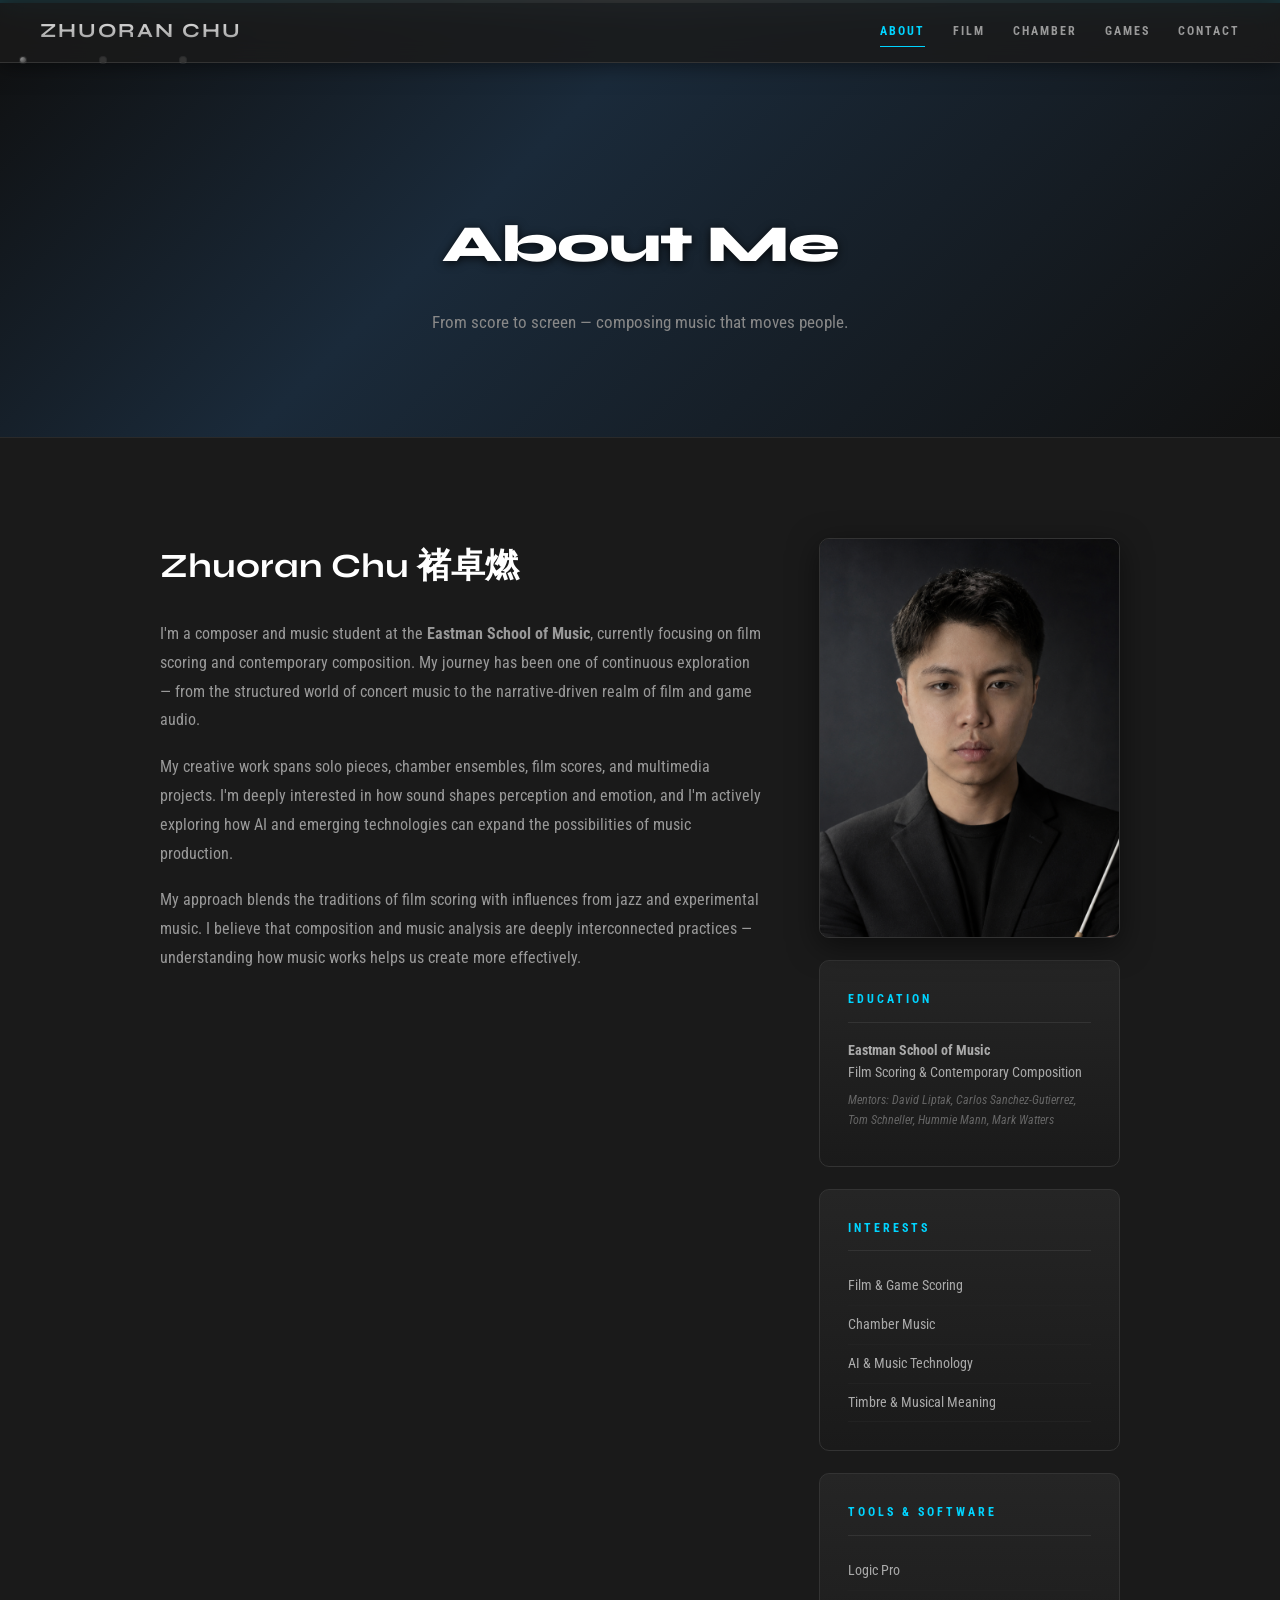
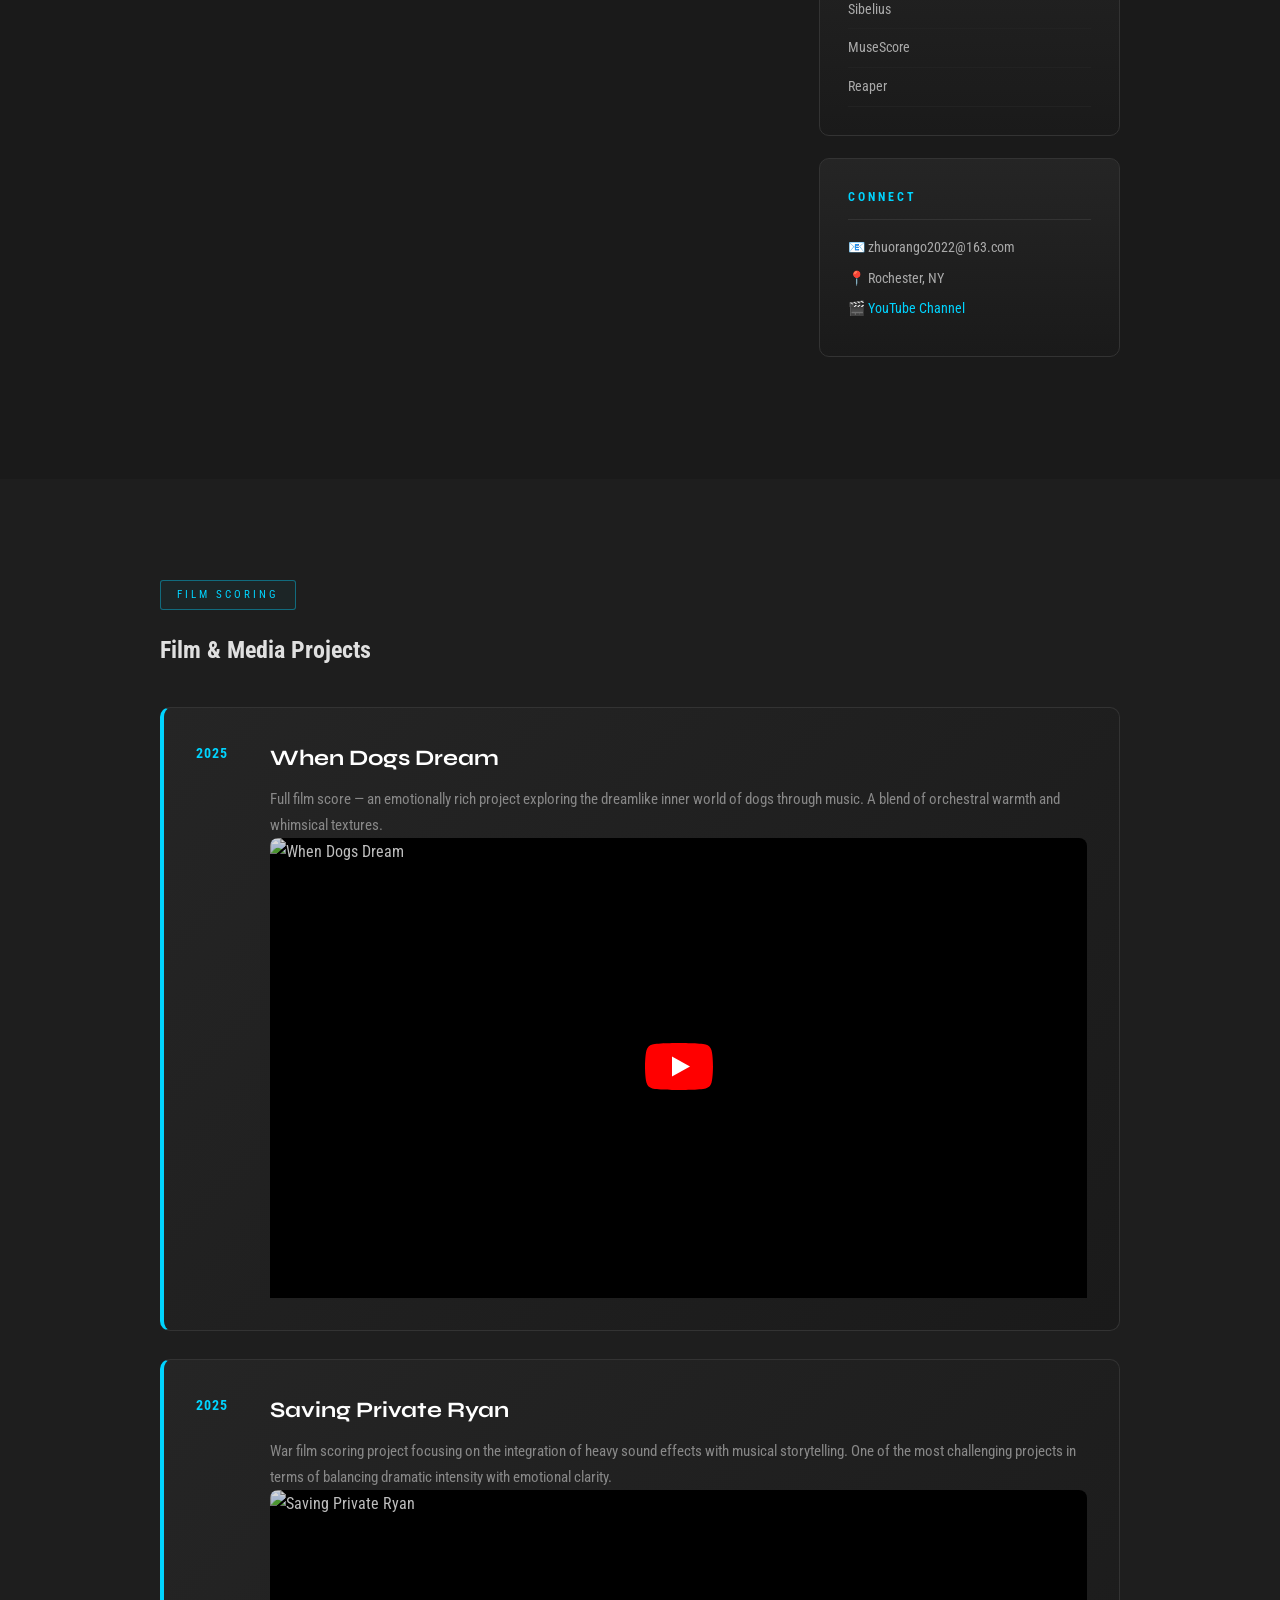
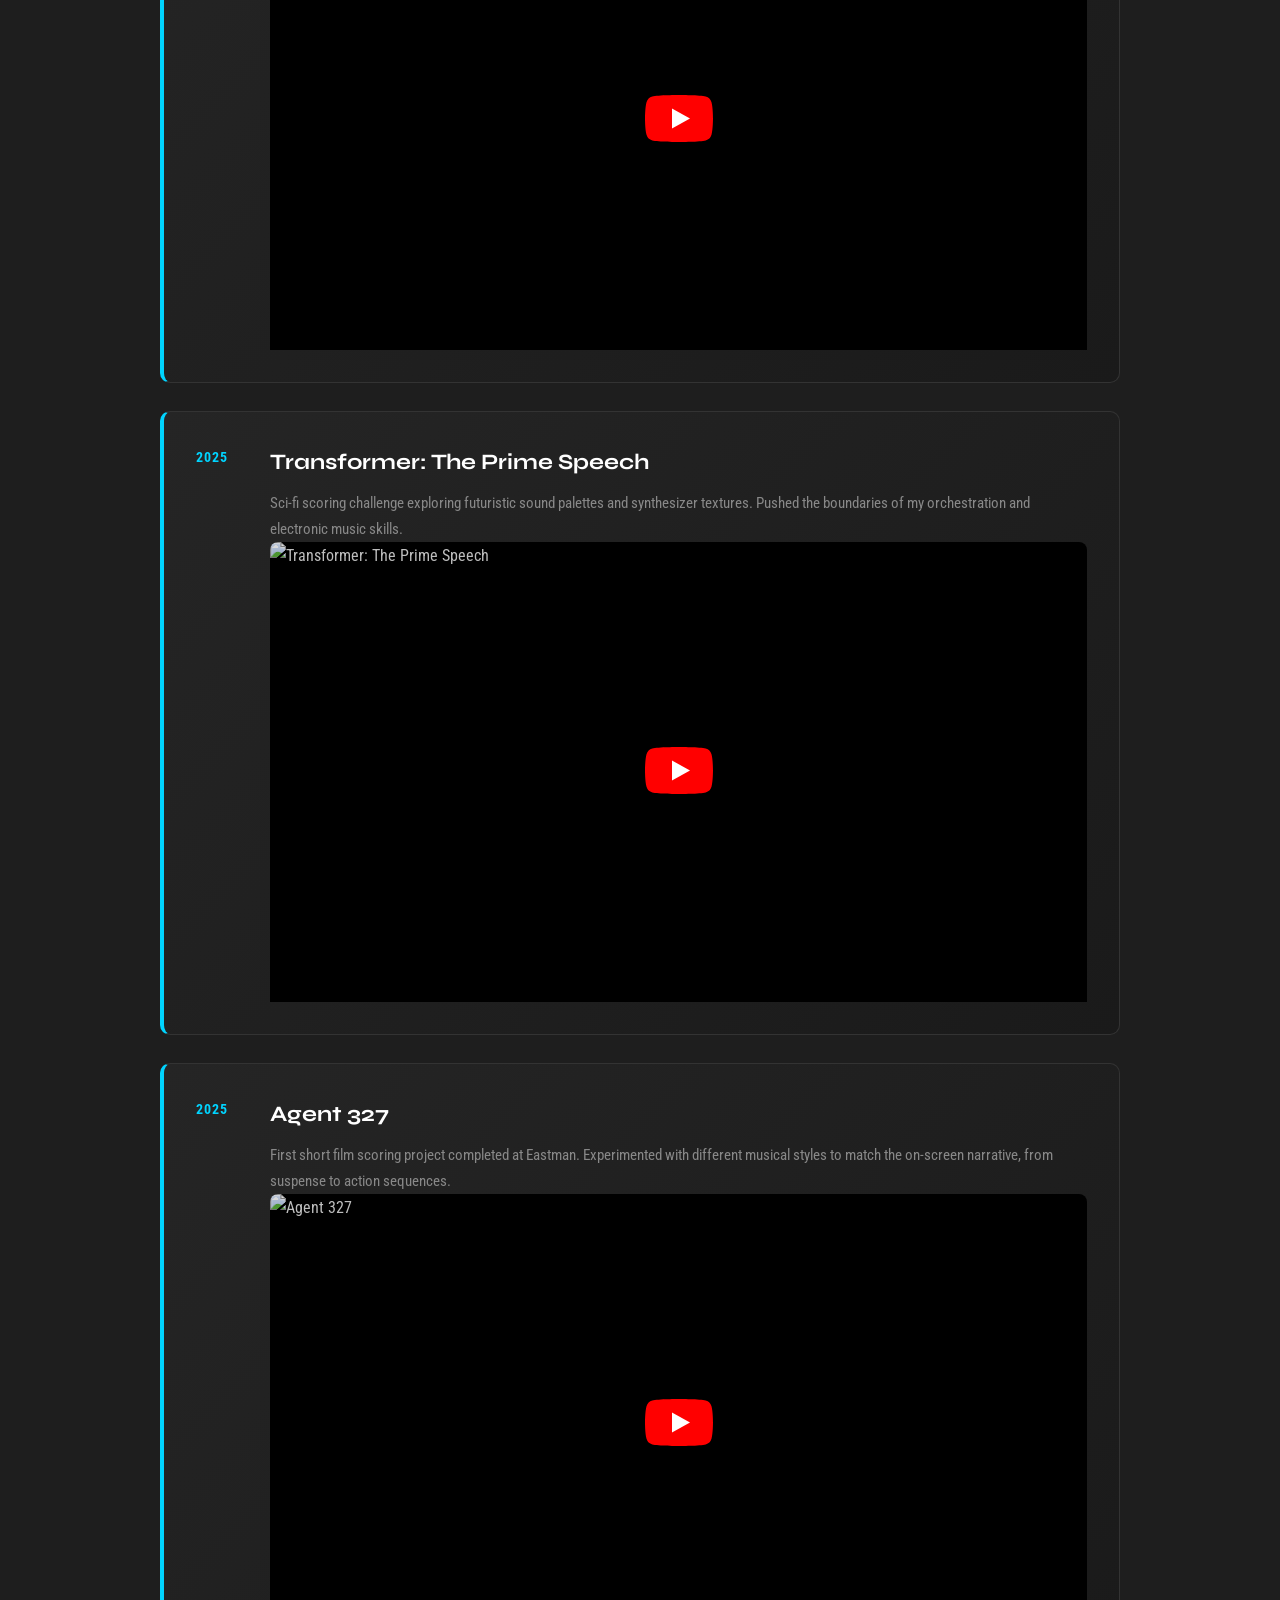
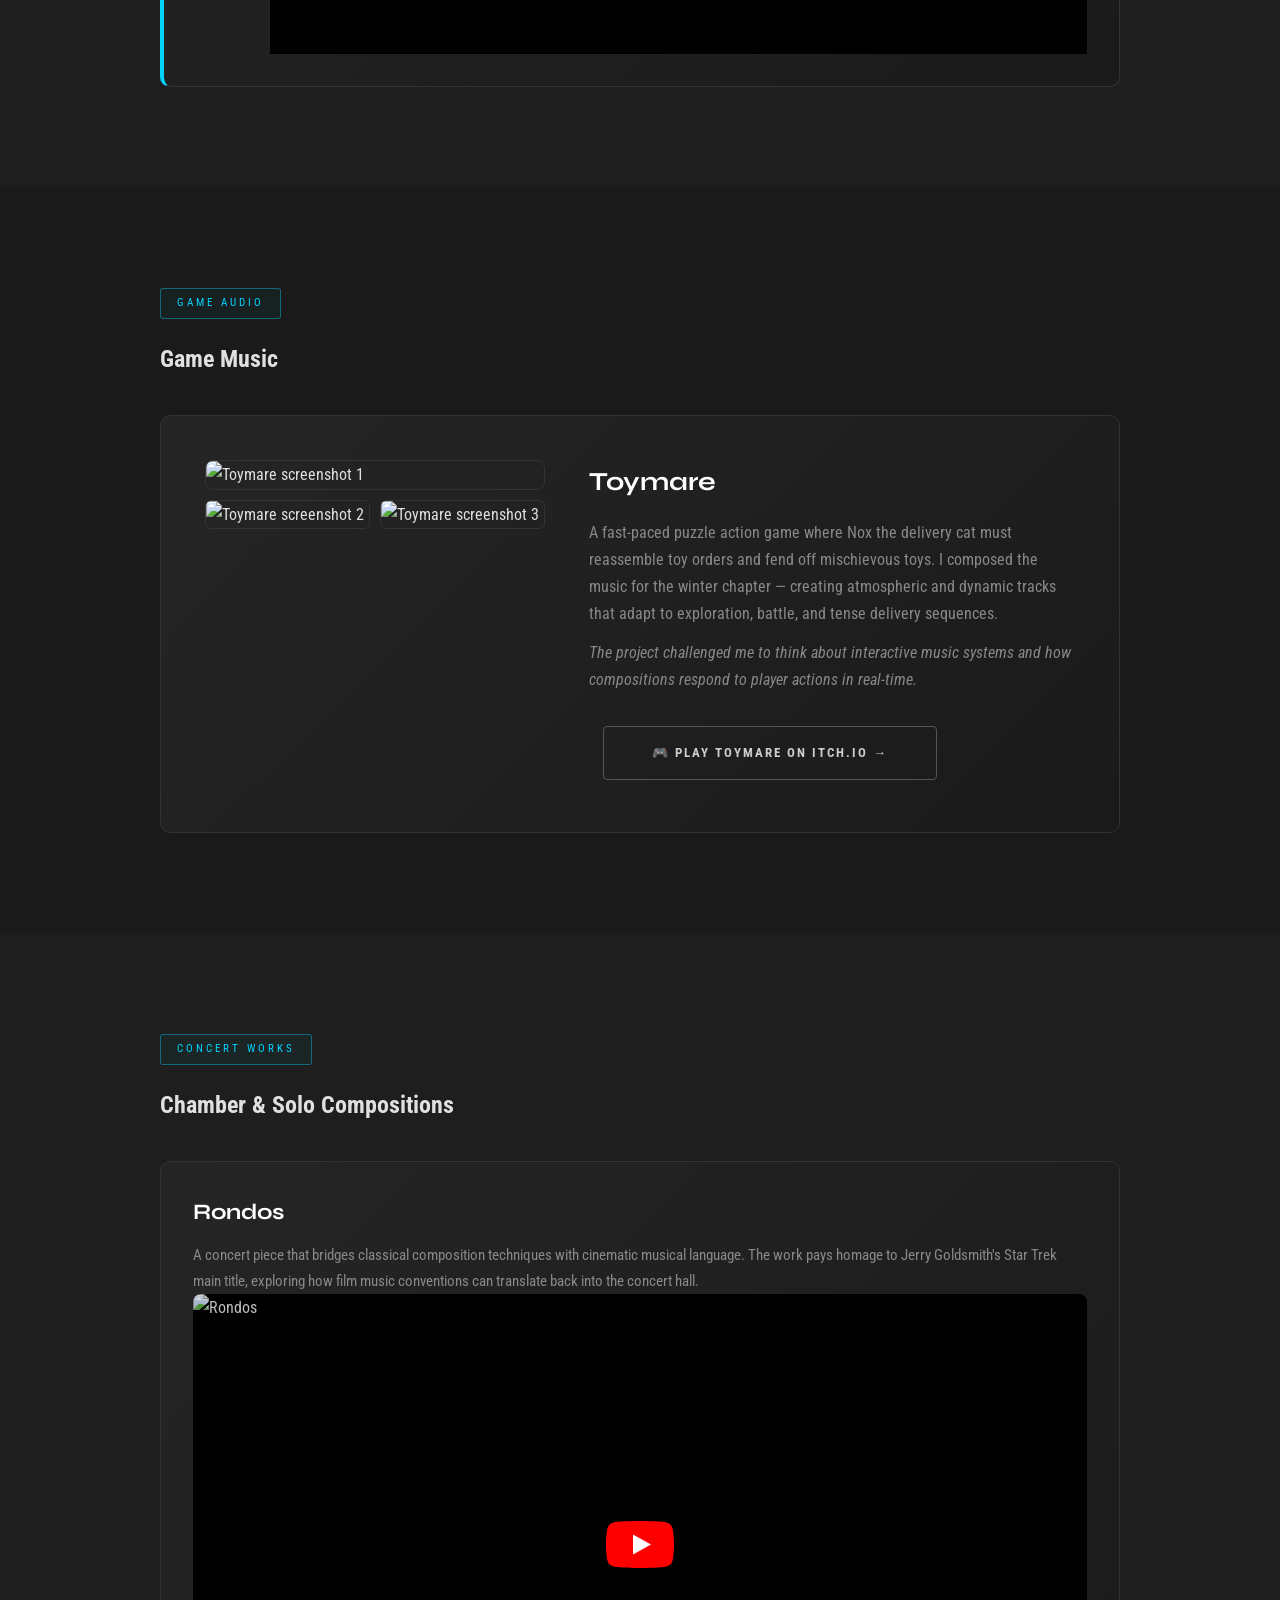
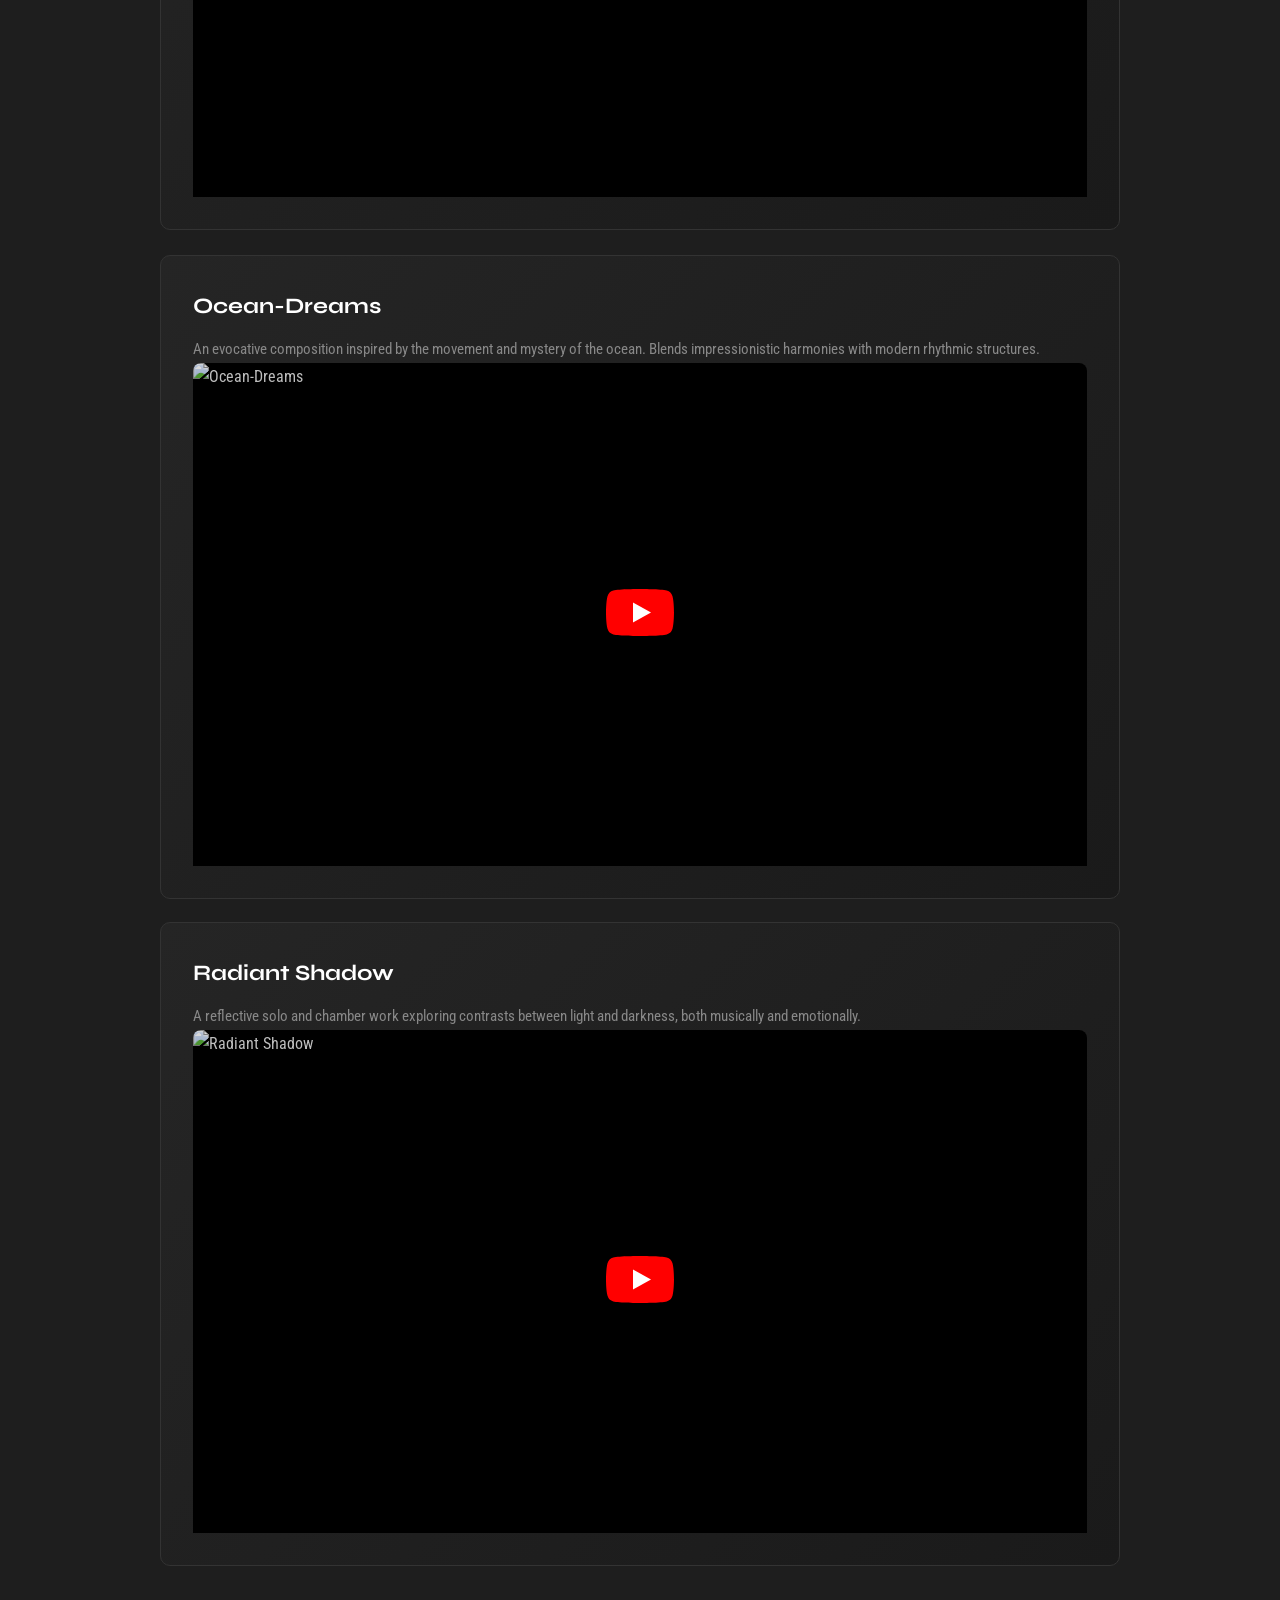
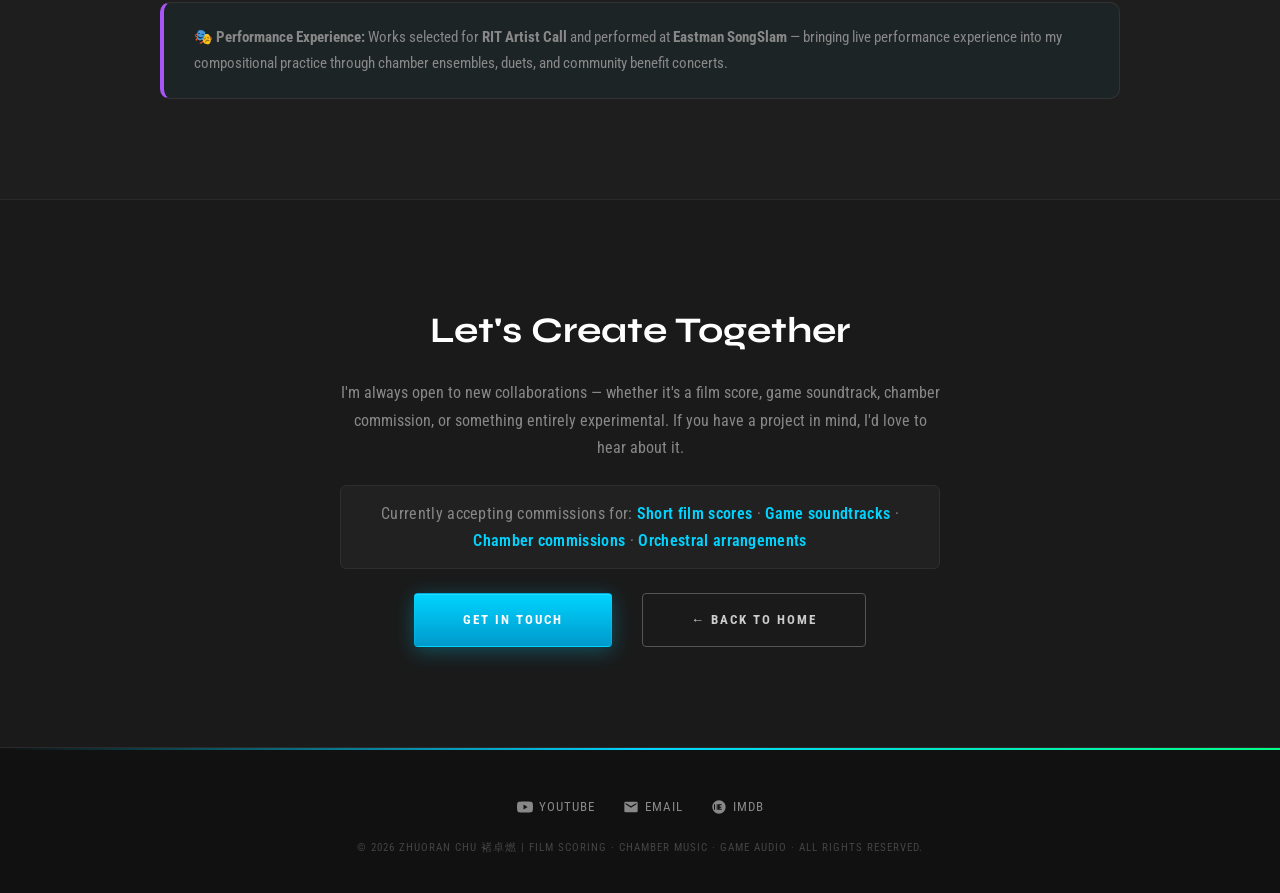
==== commit d2cd2f52: "Add files via upload" ====
--- a/bio.html
+++ b/bio.html
@@ -3,9 +3,39 @@
 <head>
   <meta charset="UTF-8" />
   <meta name="viewport" content="width=device-width, initial-scale=1.0" />
+
+  <!-- SEO Meta Tags -->
+  <meta name="description" content="About Zhuoran Chu 褚卓燃 — Film scorer, game audio composer, and chamber musician at Eastman School of Music. Works include Saving Private Ryan, Agent 327, Rondos, Ocean-Dreams.">
+  <meta name="keywords" content="Zhuoran Chu, 褚卓燃, about, composer bio, film scoring, Eastman School of Music, Toymare, Rondos, Ocean-Dreams, Radiant Shadow">
+  <meta name="author" content="Zhuoran Chu">
+  <meta name="robots" content="index, follow">
+  <link rel="canonical" href="https://2rvcrybp4w-dotcom.github.io/zhuoranchu/bio.html">
+
+  <!-- Open Graph -->
+  <meta property="og:title" content="About | Zhuoran Chu 褚卓燃 — Composer & Film Scorer">
+  <meta property="og:description" content="Film scorer, game audio composer, and chamber musician at Eastman School of Music.">
+  <meta property="og:image" content="https://2rvcrybp4w-dotcom.github.io/zhuoranchu/photo.png">
+  <meta property="og:url" content="https://2rvcrybp4w-dotcom.github.io/zhuoranchu/bio.html">
+  <meta property="og:type" content="profile">
+
   <title>About | Zhuoran Chu 褚卓燃 — Composer & Film Scorer</title>
+
+  <!-- Favicon -->
+  <link rel="icon" type="image/svg+xml" href="favicon.svg">
+  <link rel="alternate icon" href="favicon.svg">
+
   <link rel="stylesheet" href="styles.css" />
   <link href="https://fonts.googleapis.com/css2?family=Syne:wght@400;700;800&family=Roboto+Condensed:wght@400;700&display=swap" rel="stylesheet" />
+
+  <!-- Google Analytics (GA4) -->
+  <!-- STEP: Replace G-XXXXXXXXXX with your real Measurement ID from analytics.google.com -->
+  <script async src="https://www.googletagmanager.com/gtag/js?id=G-XXXXXXXXXX"></script>
+  <script>
+    window.dataLayer = window.dataLayer || [];
+    function gtag(){dataLayer.push(arguments);}
+    gtag('js', new Date());
+    gtag('config', 'G-XXXXXXXXXX');
+  </script>
 </head>
 <body>
 
@@ -25,7 +55,7 @@
   <header class="bio-hero">
     <div class="bio-hero-content">
       <h1>About Me</h1>
-      <p class="bio-tagline">Composer bridging concert halls, cinemas, and digital worlds.</p>
+      <p class="bio-tagline">From score to screen — composing music that moves people.</p>
     </div>
   </header>
 
@@ -55,6 +85,15 @@
                 <li>Chamber Music</li>
                 <li>AI & Music Technology</li>
                 <li>Timbre & Musical Meaning</li>
+              </ul>
+            </div>
+            <div class="info-card">
+              <h4>Tools & Software</h4>
+              <ul>
+                <li>Logic Pro</li>
+                <li>Sibelius</li>
+                <li>MuseScore</li>
+                <li>Reaper</li>
               </ul>
             </div>
             <div class="info-card">
@@ -222,7 +261,7 @@
         </div>
 
         <div class="performance-note">
-          <p>🎭 <strong>Performance Experience:</strong> I've performed in chamber ensembles, duets, and community benefit concerts, bringing a performer's perspective to my compositions.</p>
+          <p>🎭 <strong>Performance Experience:</strong> Works selected for <strong>RIT Artist Call</strong> and performed at <strong>Eastman SongSlam</strong> — bringing live performance experience into my compositional practice through chamber ensembles, duets, and community benefit concerts.</p>
         </div>
       </div>
     </section>
@@ -232,6 +271,7 @@
       <div class="container">
         <h2>Let's Create Together</h2>
         <p>I'm always open to new collaborations — whether it's a film score, game soundtrack, chamber commission, or something entirely experimental. If you have a project in mind, I'd love to hear about it.</p>
+        <p class="commission-types">Currently accepting commissions for: <strong>Short film scores</strong> · <strong>Game soundtracks</strong> · <strong>Chamber commissions</strong> · <strong>Orchestral arrangements</strong></p>
         <div class="contact-buttons">
           <a class="button" href="mailto:zhuorango2022@163.com">Get In Touch</a>
           <a class="button button-outline" href="index.html">← Back to Home</a>
--- a/styles.css
+++ b/styles.css
@@ -1778,7 +1778,24 @@
   font-size: 16px;
   color: #888;
   max-width: 600px;
+  margin: 0 auto 24px;
+}
+
+.commission-types {
+  font-size: 15px;
+  color: #aaa;
+  max-width: 640px;
   margin: 0 auto 40px;
+  padding: 14px 20px;
+  border: 1px solid #2e2e2e;
+  border-radius: 6px;
+  background: rgba(255,255,255,0.03);
+  letter-spacing: 0.02em;
+}
+
+.commission-types strong {
+  color: #00d4ff;
+  font-weight: 600;
 }
 
 /* ===== 页面加载入场动画 ===== */
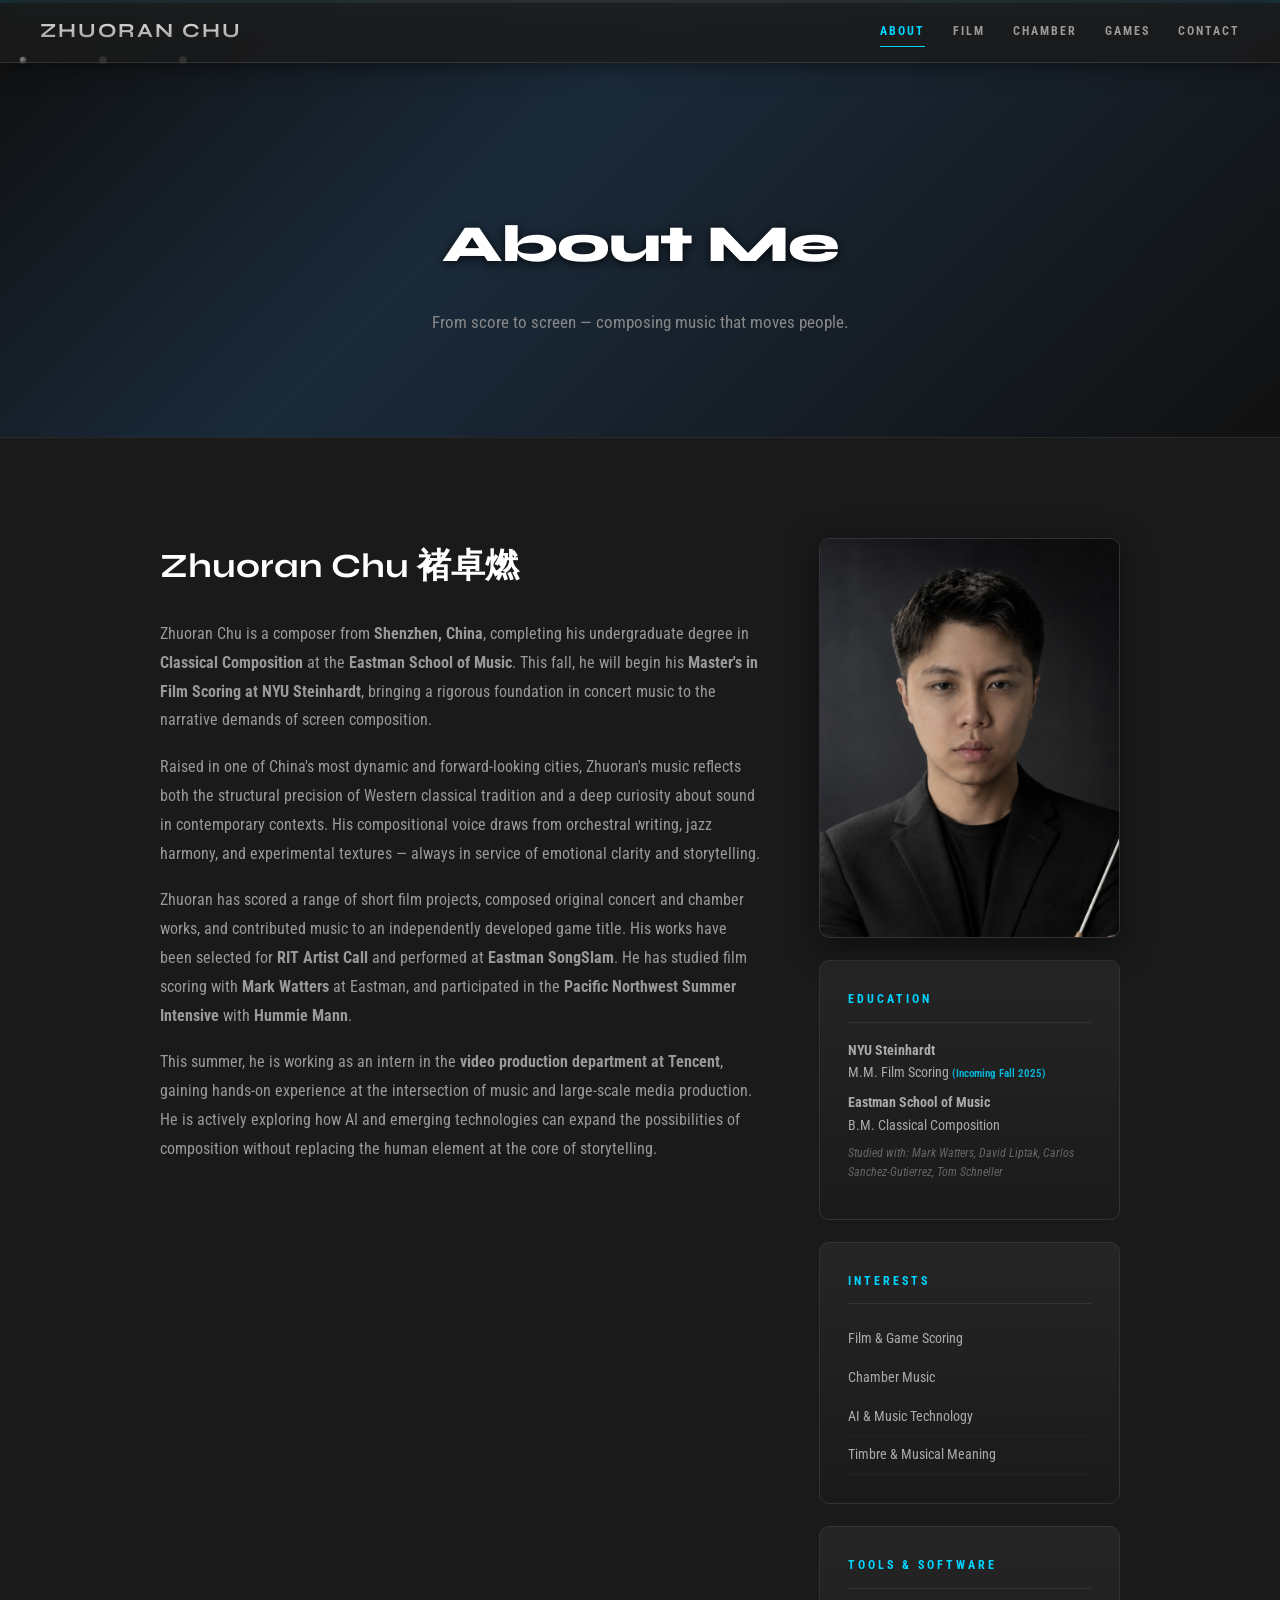
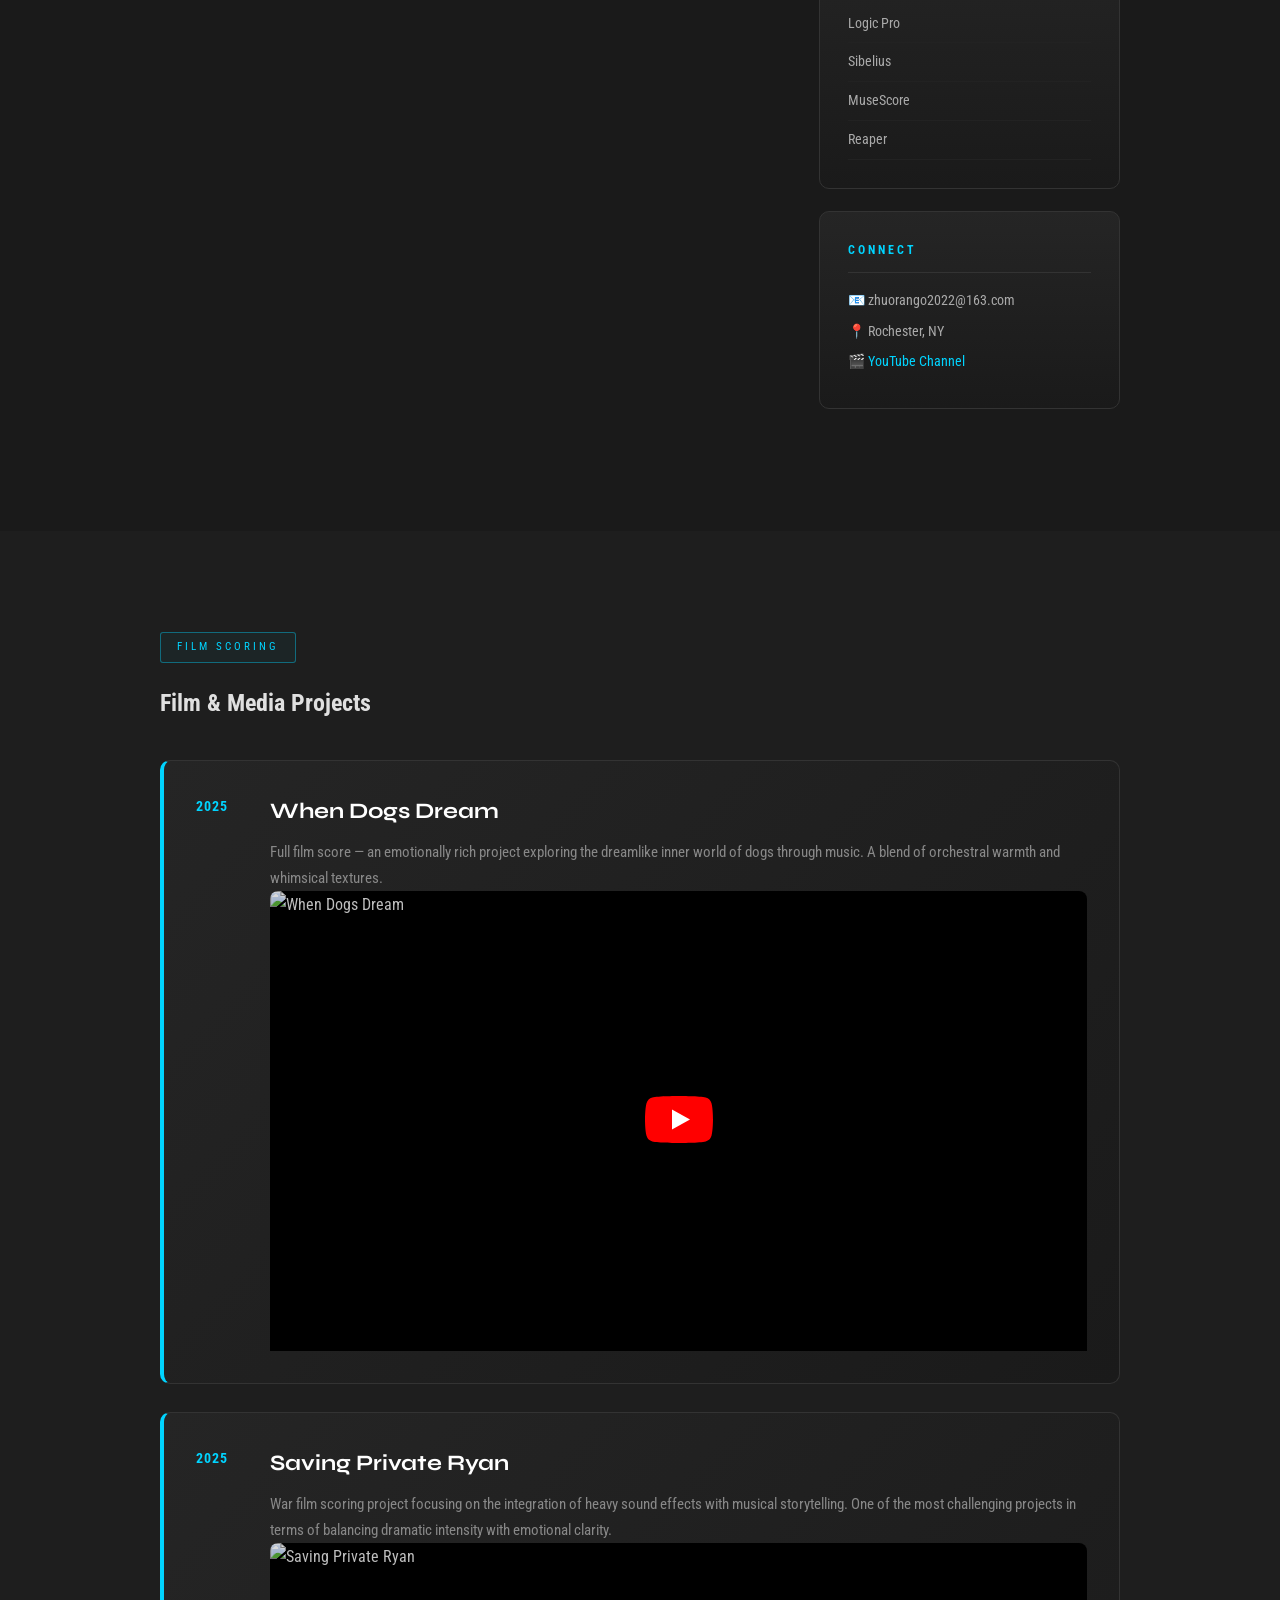
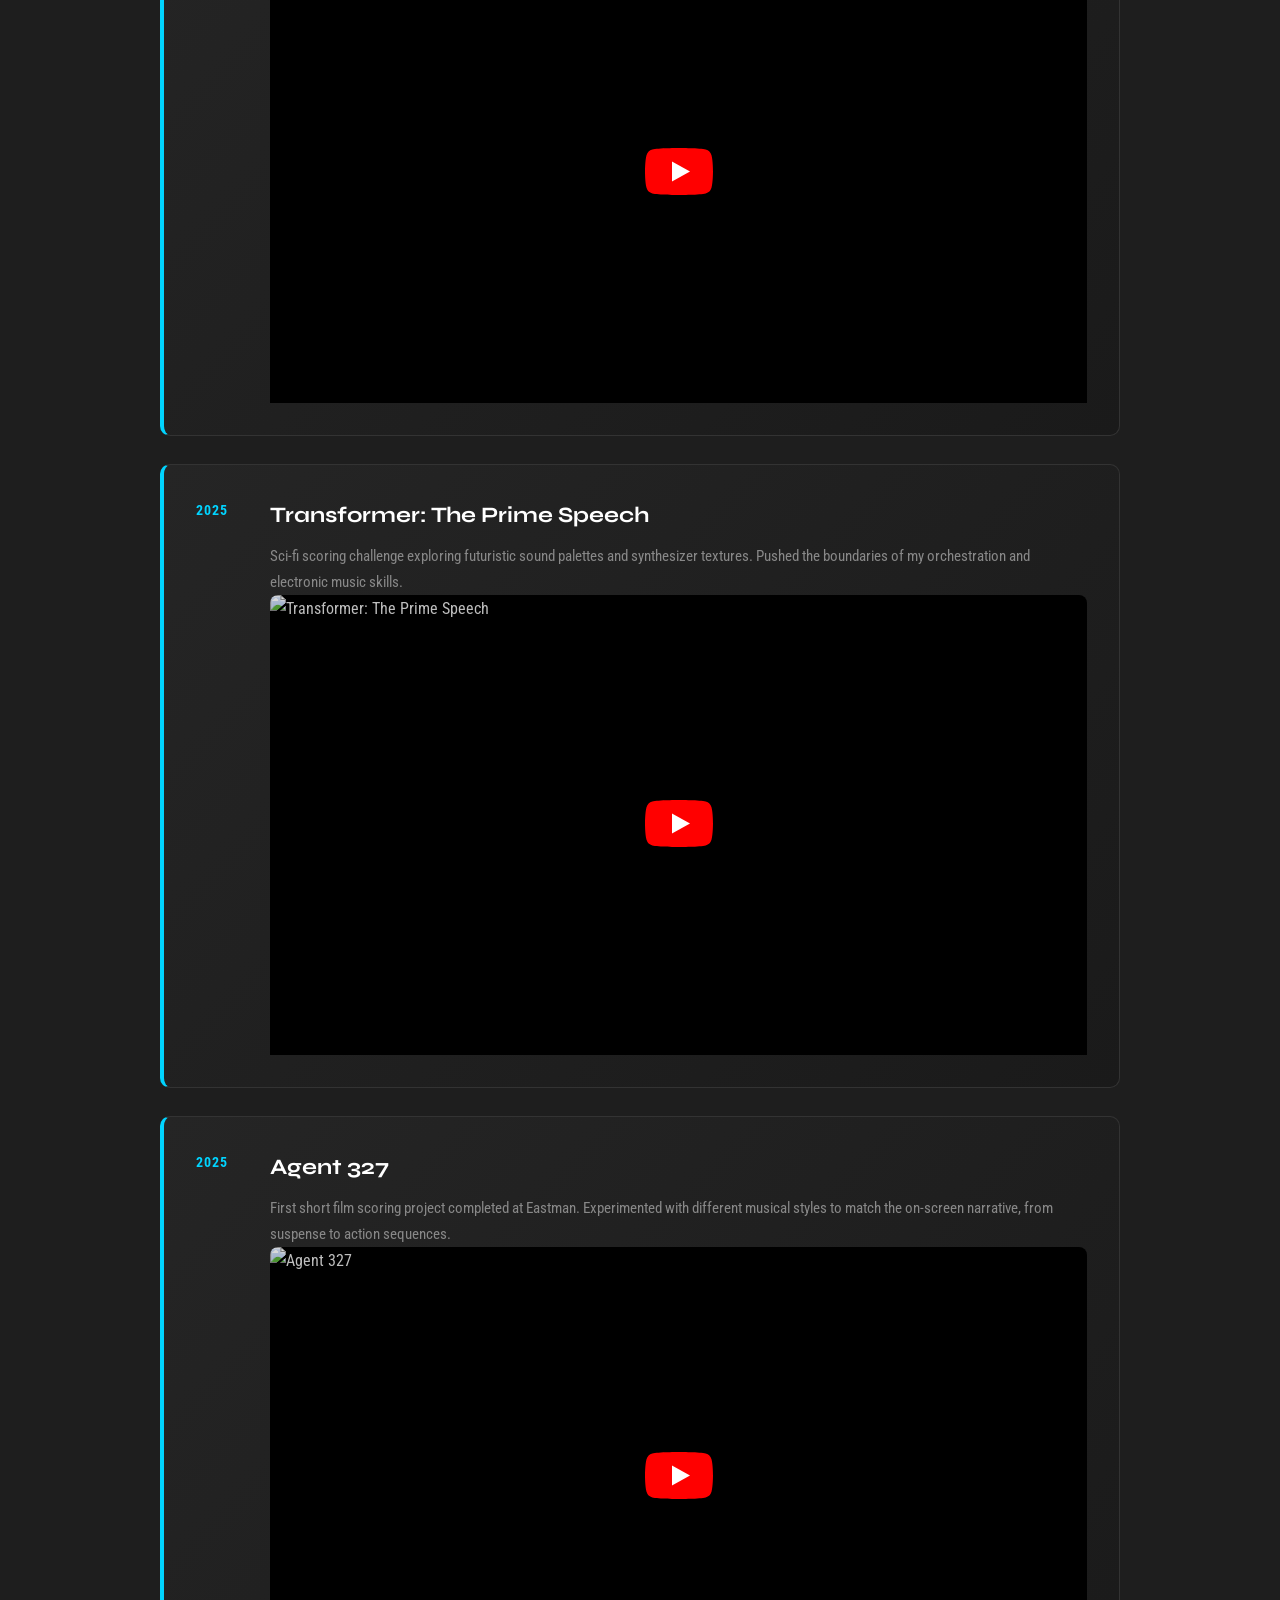
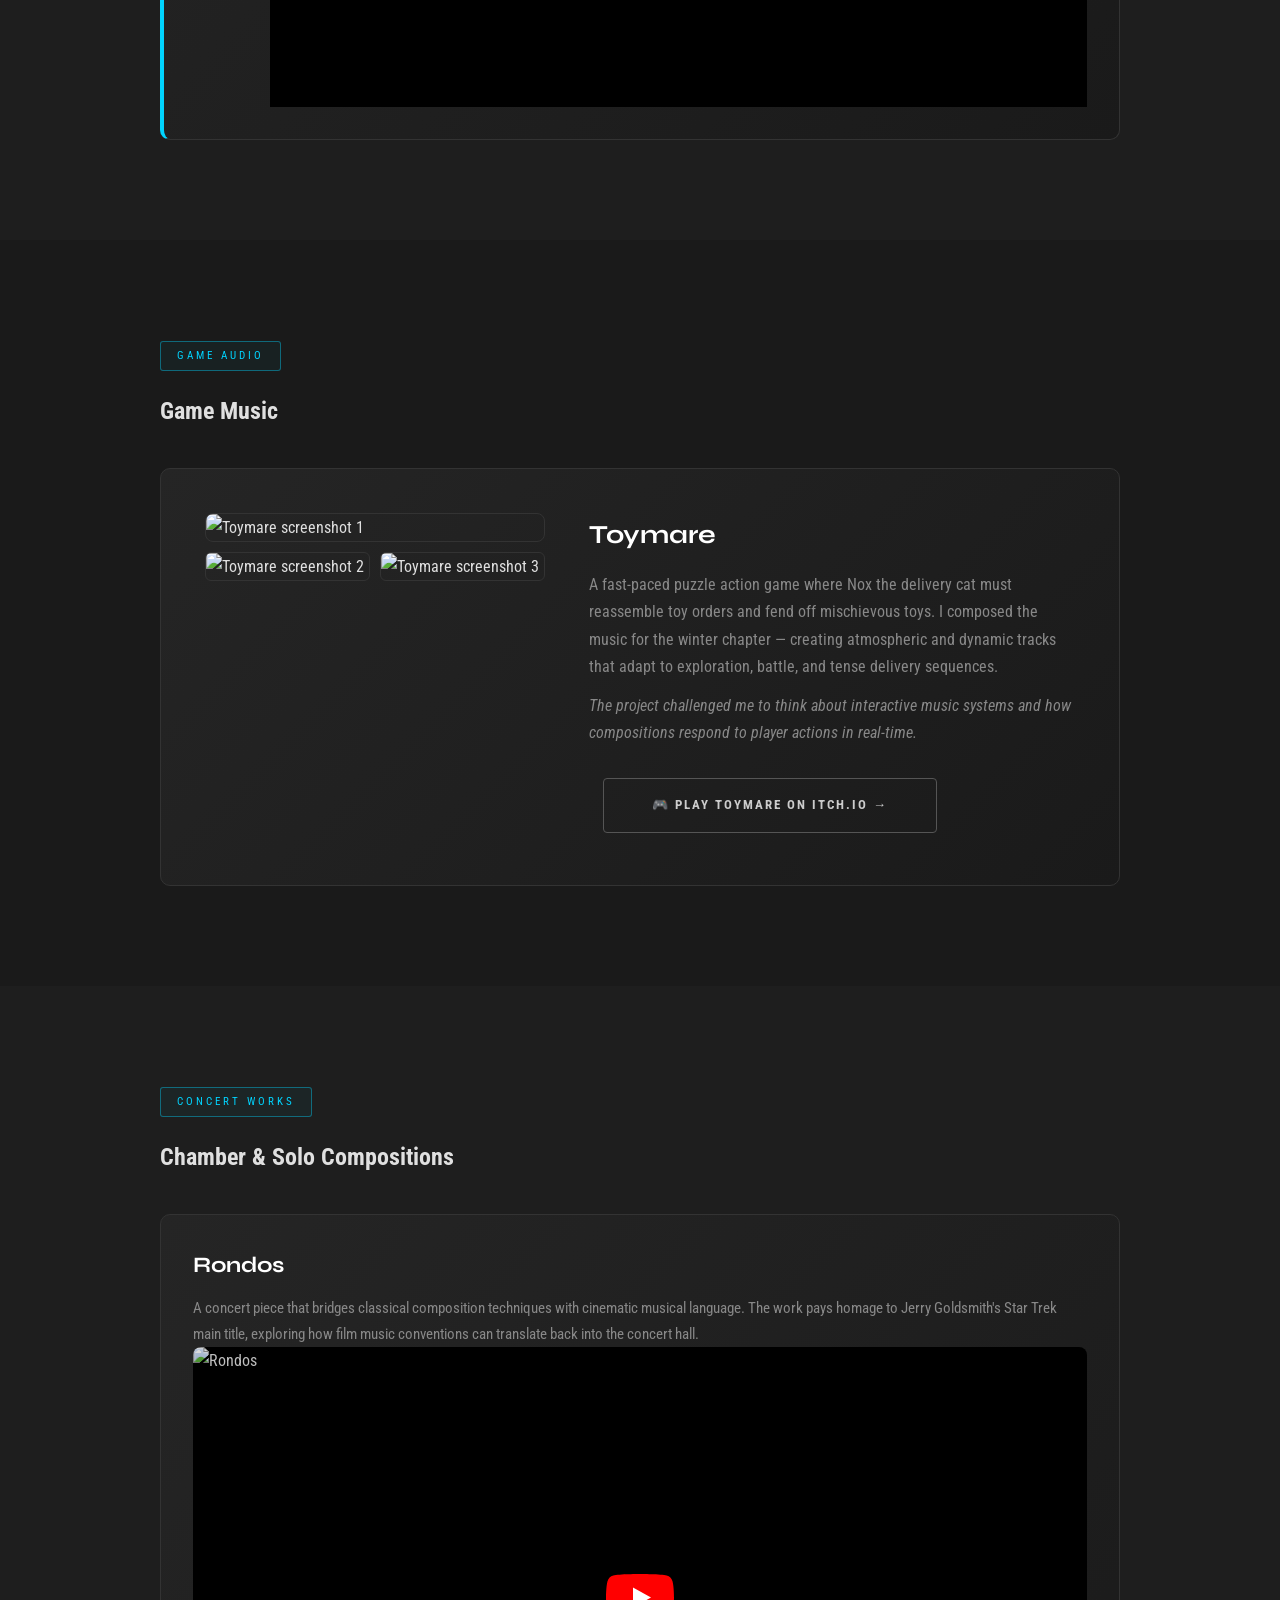
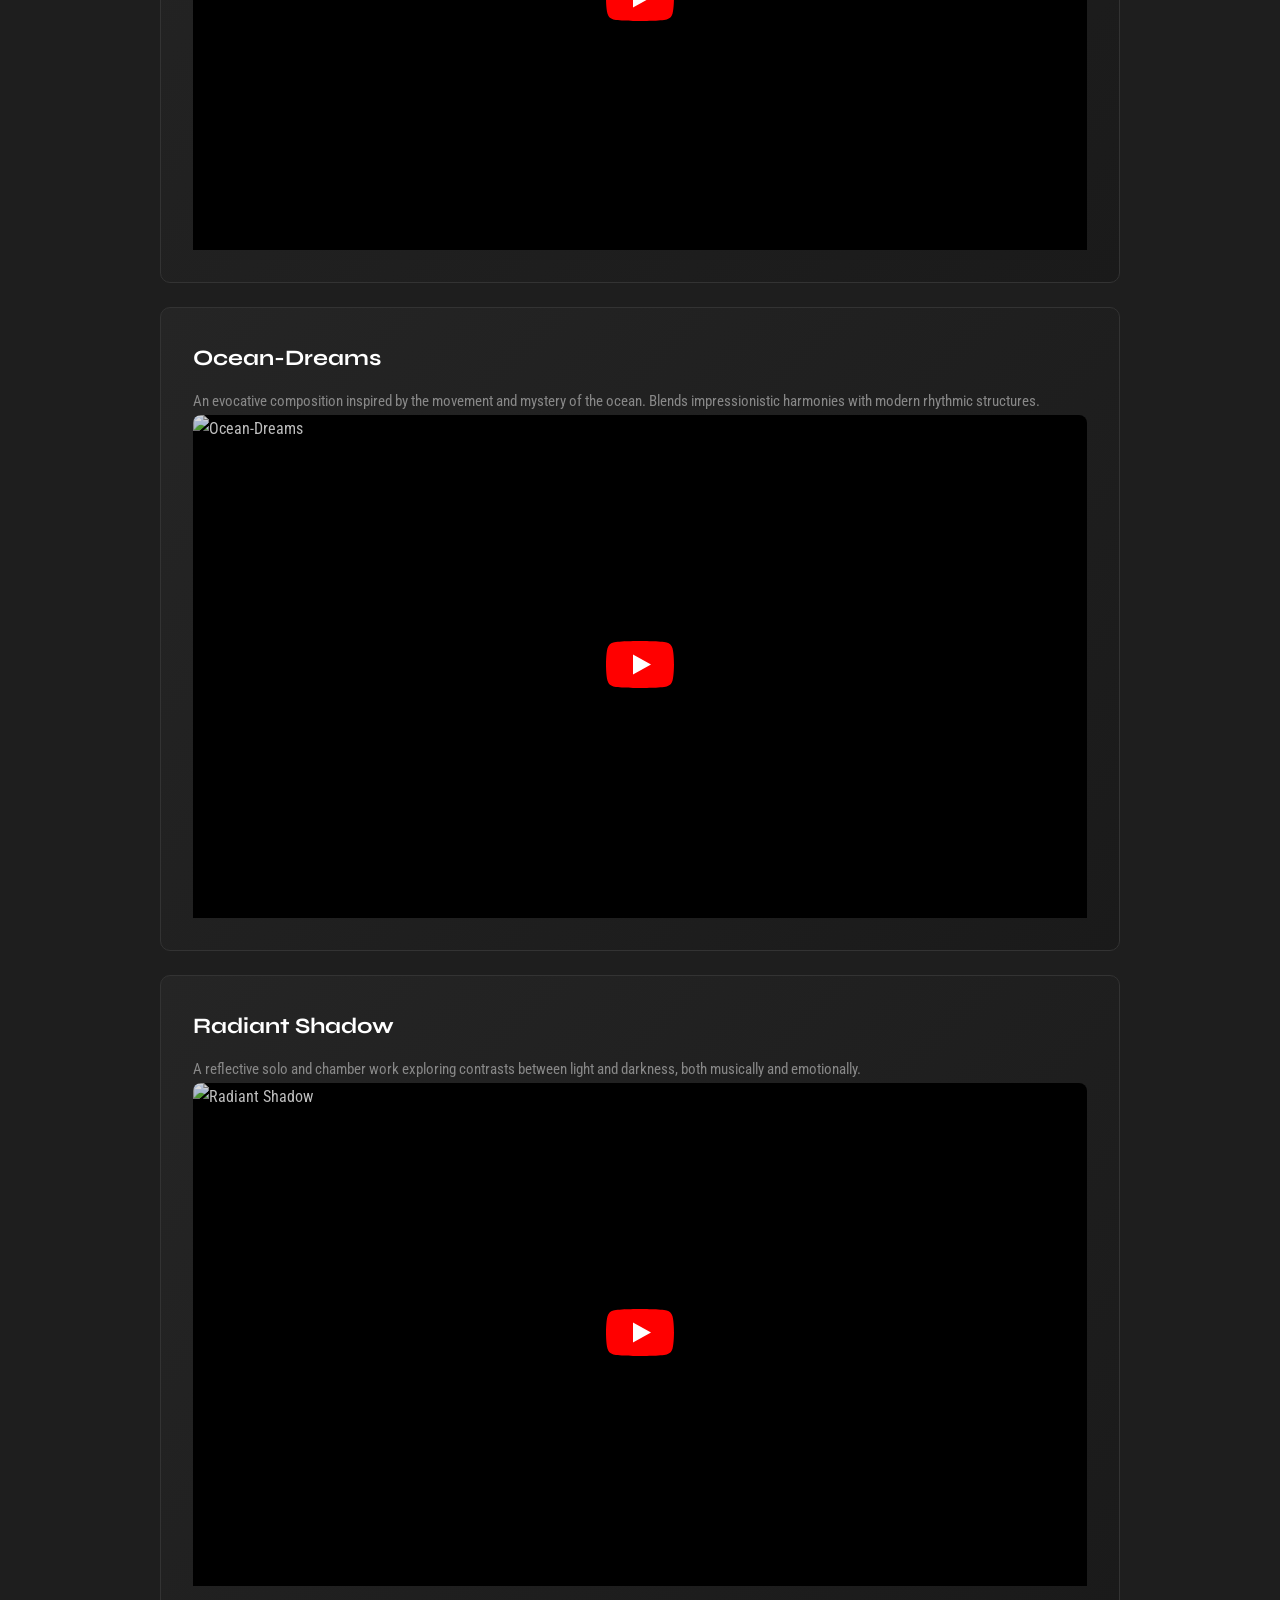
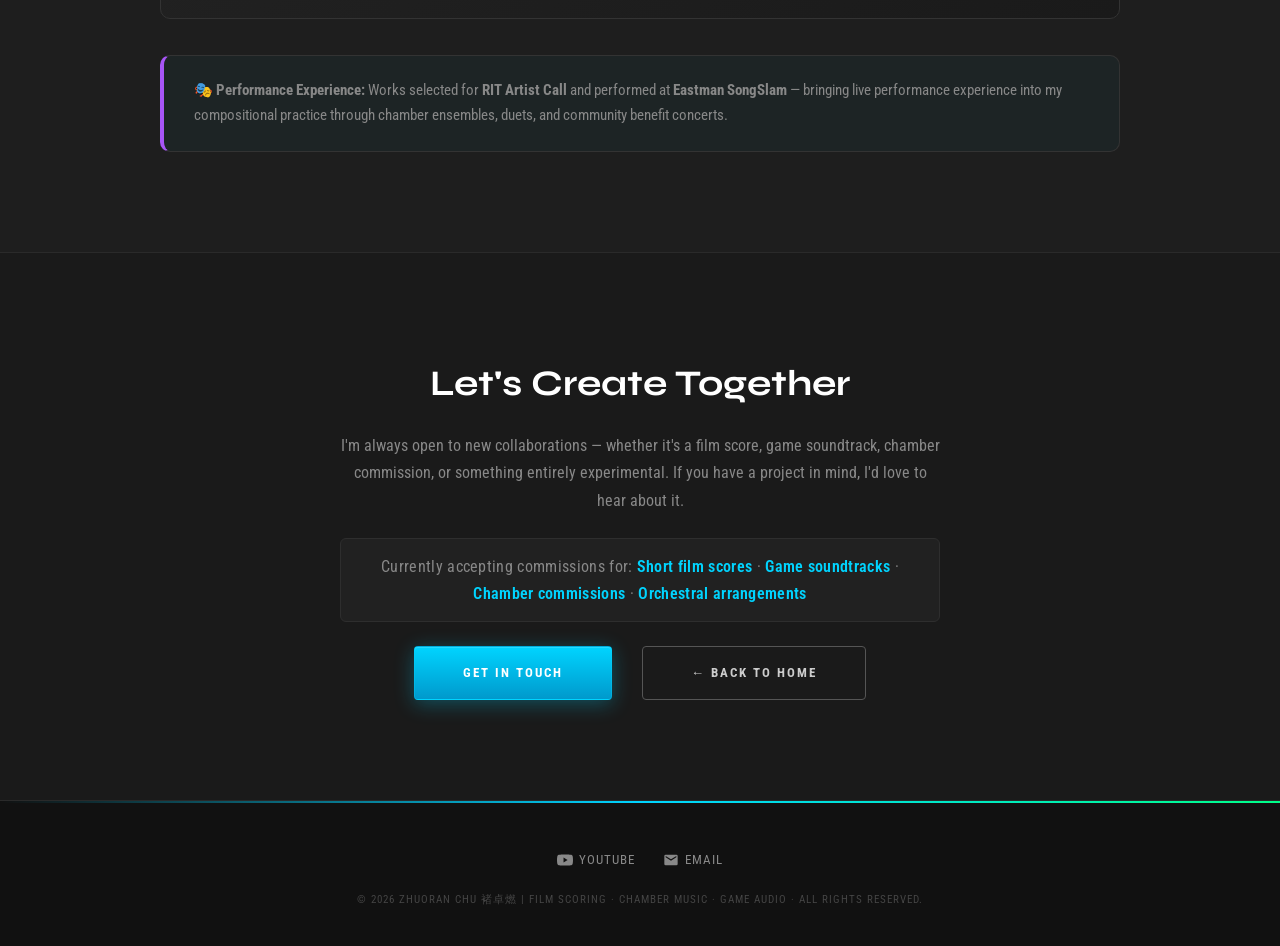
==== commit 5e4599cb: "Add files via upload" ====
--- a/bio.html
+++ b/bio.html
@@ -67,16 +67,18 @@
         <div class="bio-grid">
           <div class="bio-main">
             <h2>Zhuoran Chu 褚卓燃</h2>
-            <p>I'm a composer and music student at the <strong>Eastman School of Music</strong>, currently focusing on film scoring and contemporary composition. My journey has been one of continuous exploration — from the structured world of concert music to the narrative-driven realm of film and game audio.</p>
-            <p>My creative work spans solo pieces, chamber ensembles, film scores, and multimedia projects. I'm deeply interested in how sound shapes perception and emotion, and I'm actively exploring how AI and emerging technologies can expand the possibilities of music production.</p>
-            <p>My approach blends the traditions of film scoring with influences from jazz and experimental music. I believe that composition and music analysis are deeply interconnected practices — understanding how music works helps us create more effectively.</p>
+            <p>Zhuoran Chu is a composer from <strong>Shenzhen, China</strong>, completing his undergraduate degree in <strong>Classical Composition</strong> at the <strong>Eastman School of Music</strong>. This fall, he will begin his <strong>Master's in Film Scoring at NYU Steinhardt</strong>, bringing a rigorous foundation in concert music to the narrative demands of screen composition.</p>
+            <p>Raised in one of China's most dynamic and forward-looking cities, Zhuoran's music reflects both the structural precision of Western classical tradition and a deep curiosity about sound in contemporary contexts. His compositional voice draws from orchestral writing, jazz harmony, and experimental textures — always in service of emotional clarity and storytelling.</p>
+            <p>Zhuoran has scored a range of short film projects, composed original concert and chamber works, and contributed music to an independently developed game title. His works have been selected for <strong>RIT Artist Call</strong> and performed at <strong>Eastman SongSlam</strong>. He has studied film scoring with <strong>Mark Watters</strong> at Eastman, and participated in the <strong>Pacific Northwest Summer Intensive</strong> with <strong>Hummie Mann</strong>.</p>
+            <p>This summer, he is working as an intern in the <strong>video production department at Tencent</strong>, gaining hands-on experience at the intersection of music and large-scale media production. He is actively exploring how AI and emerging technologies can expand the possibilities of composition without replacing the human element at the core of storytelling.</p>
           </div>
           <div class="bio-sidebar">
             <img src="photo.png" alt="Zhuoran Chu 褚卓燃" class="bio-sidebar-photo" width="400" height="400" />
             <div class="info-card">
               <h4>Education</h4>
-              <p><strong>Eastman School of Music</strong><br>Film Scoring & Contemporary Composition</p>
-              <p class="mentors">Mentors: David Liptak, Carlos Sanchez-Gutierrez, Tom Schneller, Hummie Mann, Mark Watters</p>
+              <p><strong>NYU Steinhardt</strong><br>M.M. Film Scoring <span class="edu-year">(Incoming Fall 2025)</span></p>
+              <p><strong>Eastman School of Music</strong><br>B.M. Classical Composition</p>
+              <p class="mentors">Studied with: Mark Watters, David Liptak, Carlos Sanchez-Gutierrez, Tom Schneller</p>
             </div>
             <div class="info-card">
               <h4>Interests</h4>
@@ -292,10 +294,6 @@
         <svg viewBox="0 0 24 24" aria-hidden="true"><path d="M20 4H4a2 2 0 0 0-2 2v12a2 2 0 0 0 2 2h16a2 2 0 0 0 2-2V6a2 2 0 0 0-2-2zm0 4l-8 5-8-5V6l8 5 8-5v2z"/></svg>
         Email
       </a>
-      <a href="https://www.imdb.com/" target="_blank" rel="noopener" aria-label="IMDB">
-        <svg viewBox="0 0 24 24" aria-hidden="true"><path d="M12 2C6.5 2 2 6.5 2 12s4.5 10 10 10 10-4.5 10-10S17.5 2 12 2zm-1.5 14h-2v-4.5H6V16H4.5V8H6v3.5h2.5V8H10v8zm4.5 0h-4.5V8H16v1.5h-3v2h2.5v1.5H13V14.5h3V16z"/></svg>
-        IMDB
-      </a>
     </div>
     <p class="footer-copy">© 2026 Zhuoran Chu 褚卓燃 | Film Scoring · Chamber Music · Game Audio · All Rights Reserved.</p>
   </footer>
--- a/styles.css
+++ b/styles.css
@@ -1592,6 +1592,14 @@
   font-style: italic;
 }
 
+.info-card .edu-year {
+  font-size: 11px;
+  color: #00d4ff;
+  font-style: normal;
+  font-weight: 600;
+  opacity: 0.85;
+}
+
 .info-card ul {
   list-style: none;
 }
